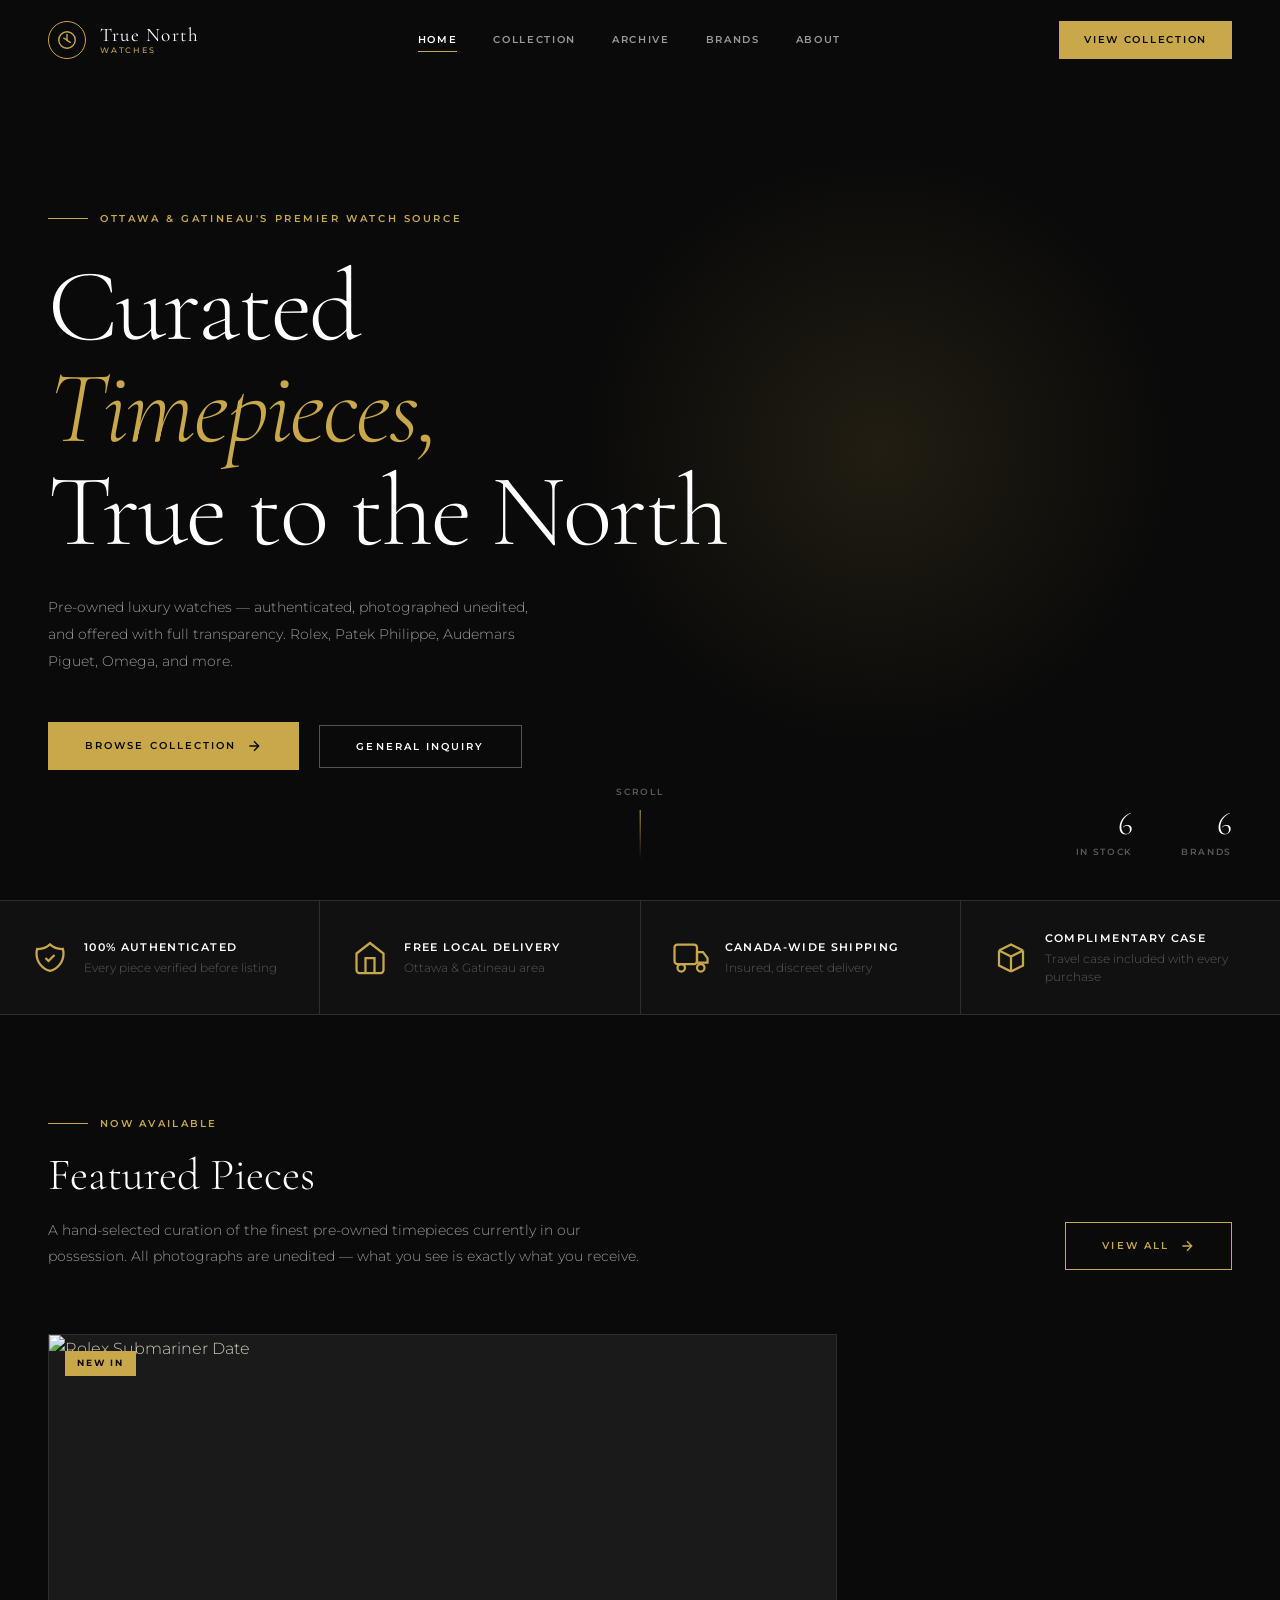
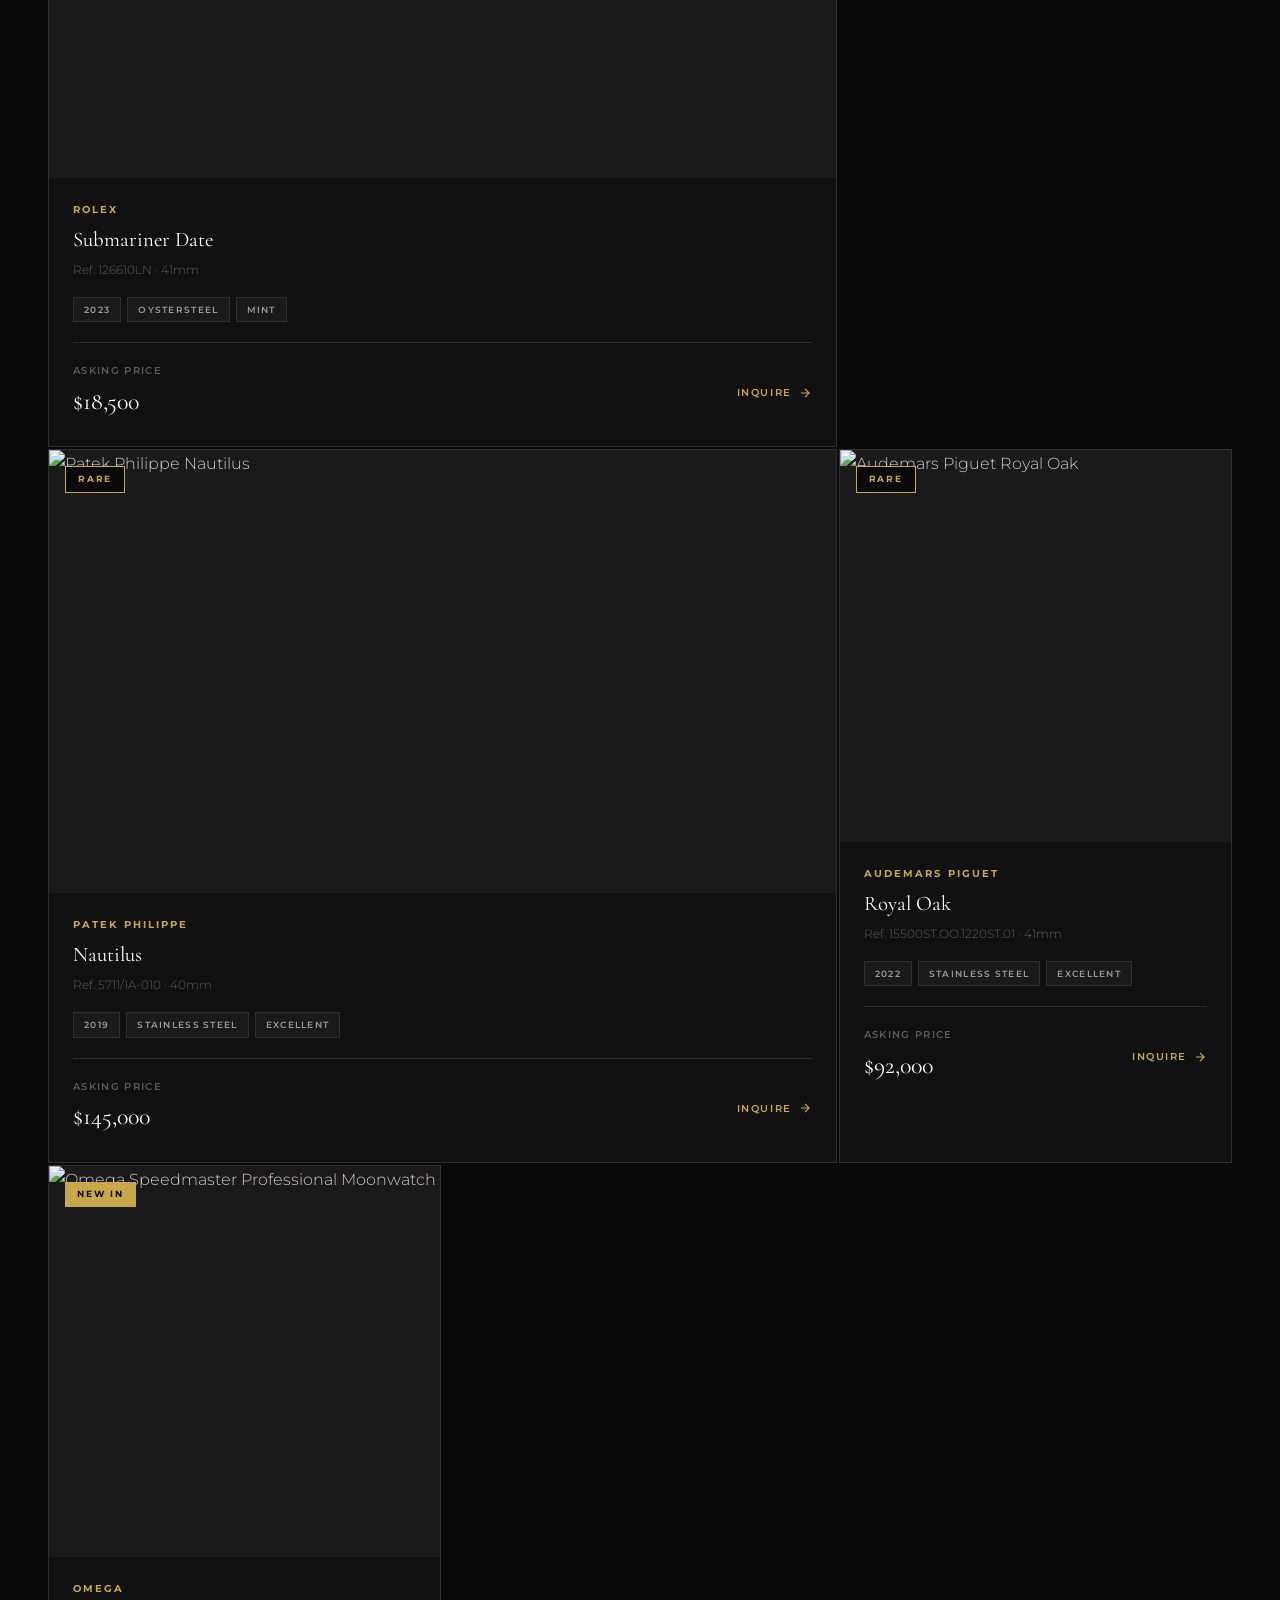
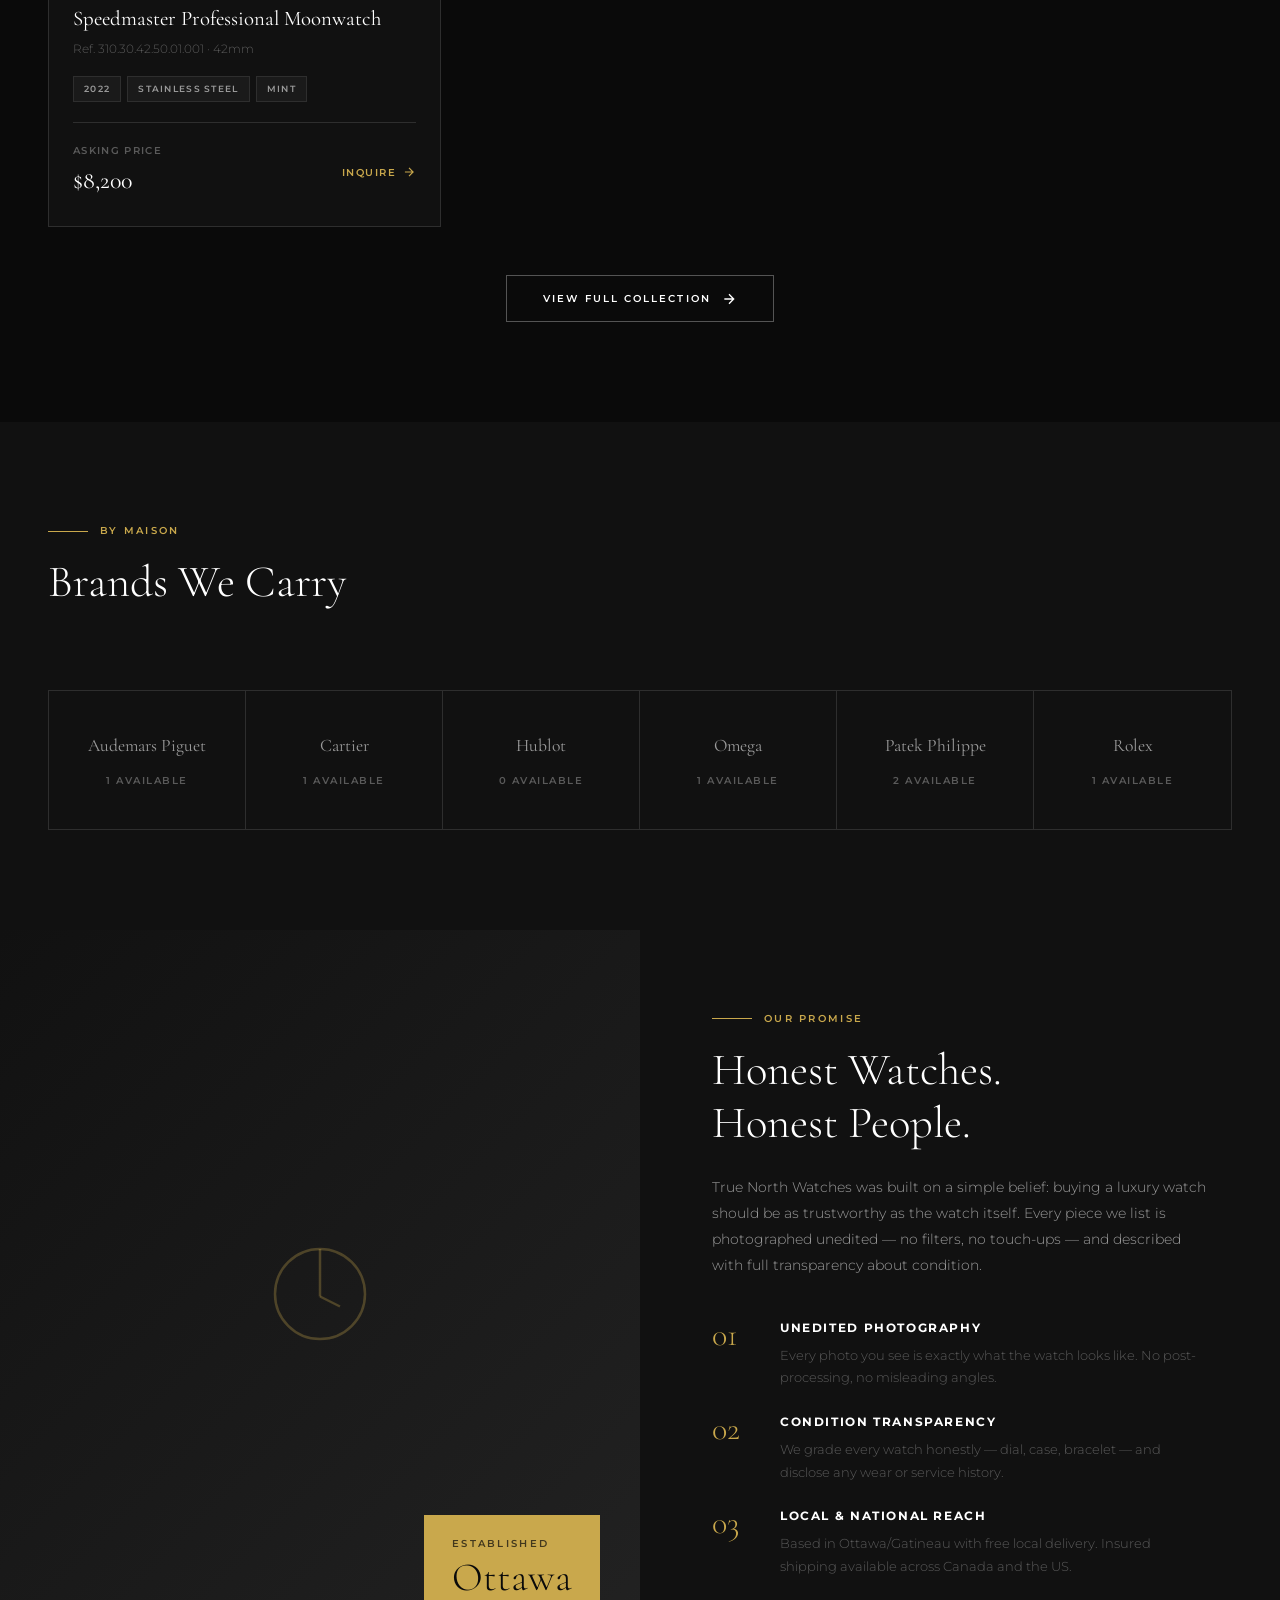
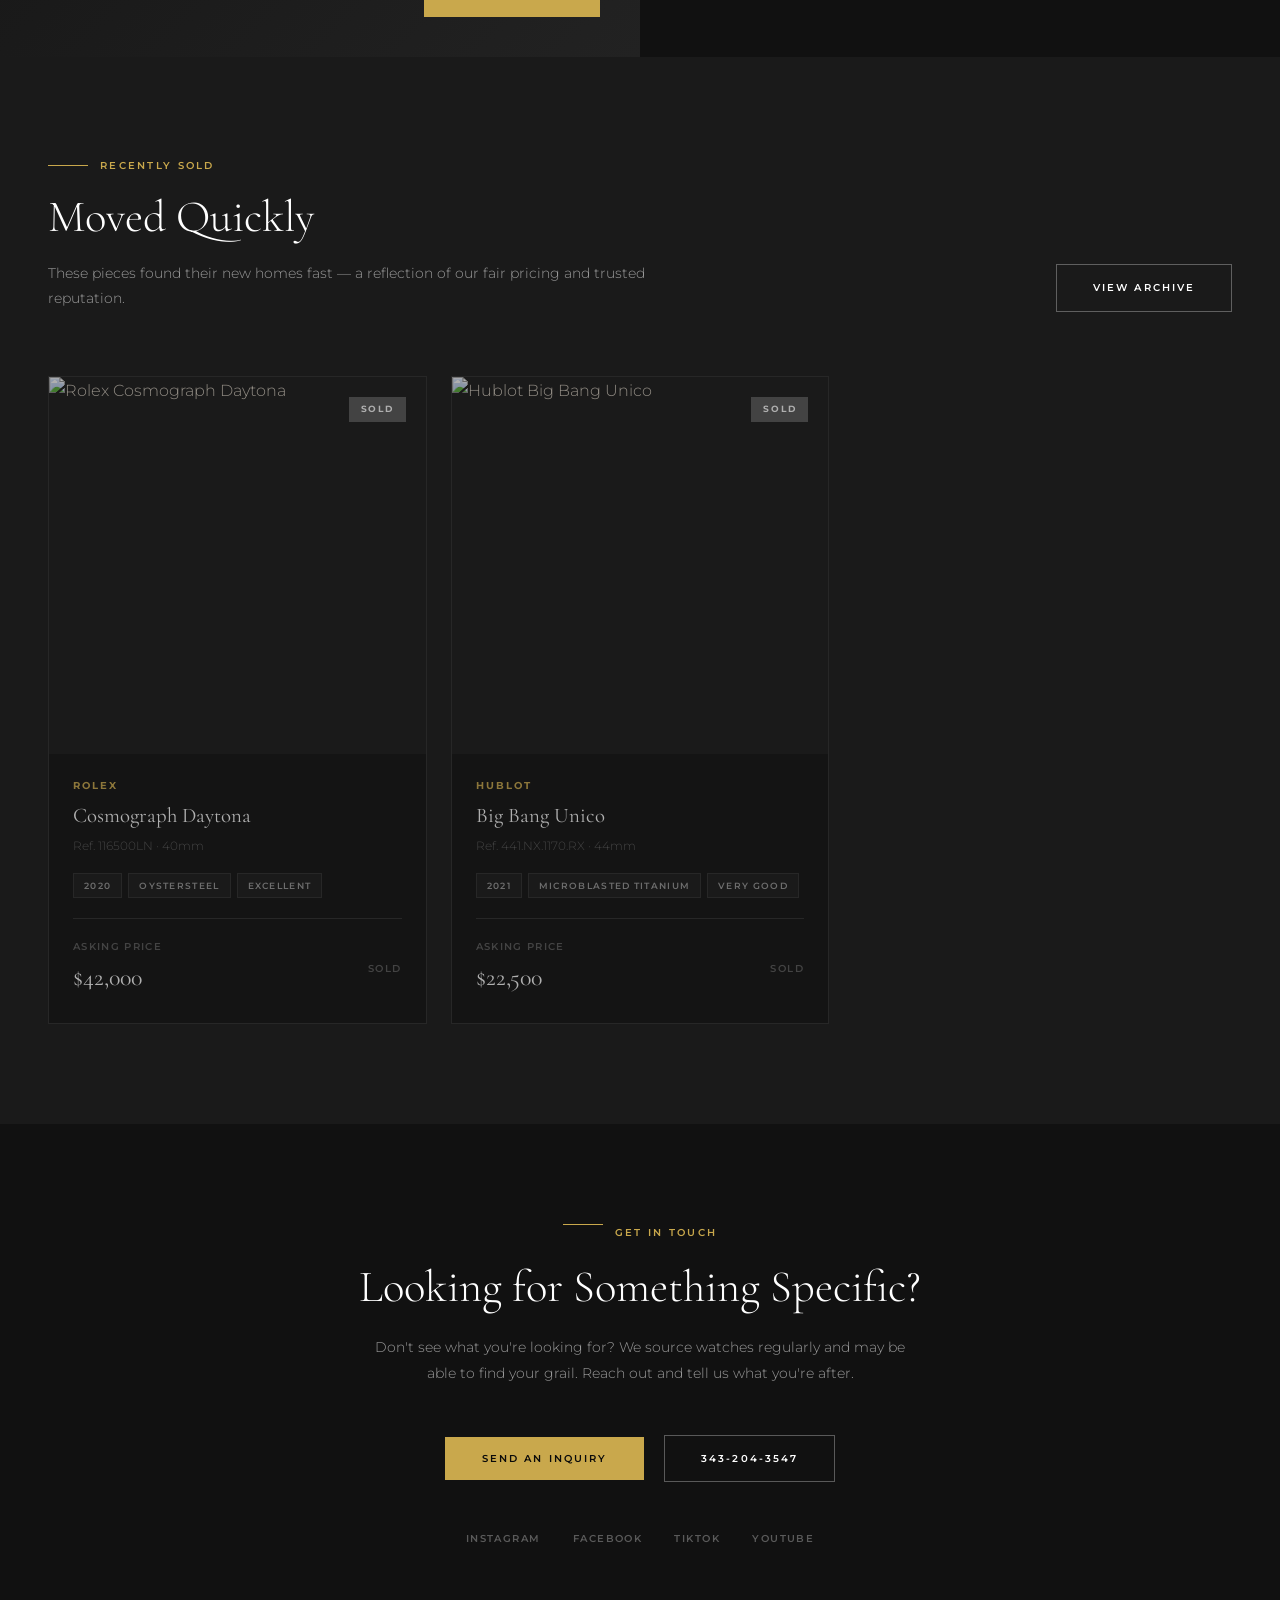
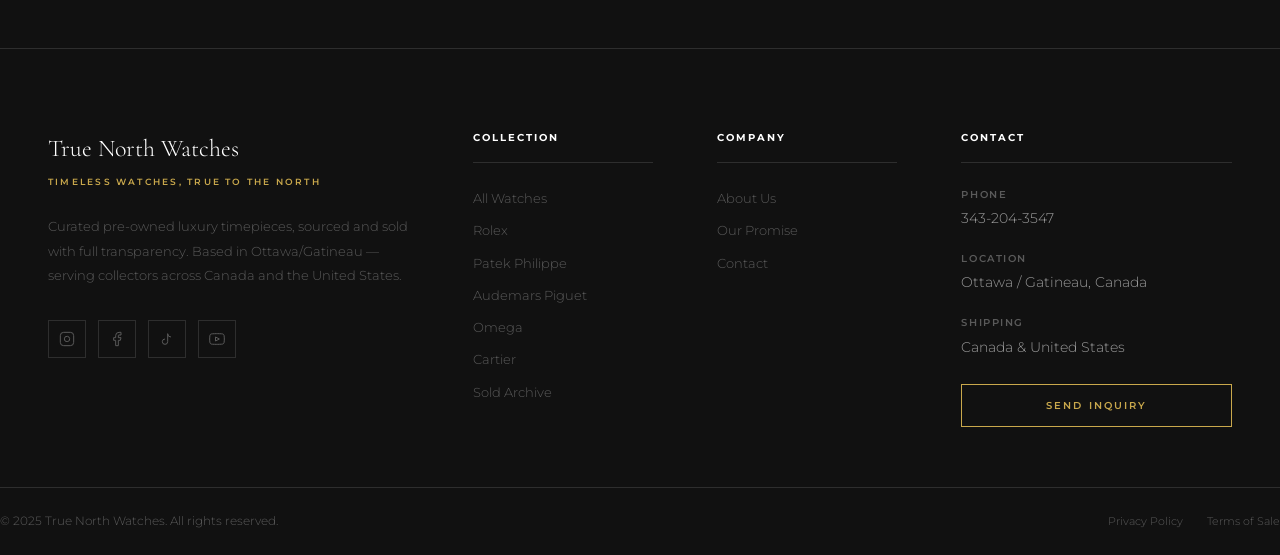
==== index.html @ 31f8d248 "Redesign True North Watches — full luxury e-commerce site Complete front-end redesign replacing Goog" ====
<!DOCTYPE html>
<html lang="en">
<head>
  <meta charset="UTF-8">
  <meta name="viewport" content="width=device-width, initial-scale=1.0">
  <meta name="description" content="True North Watches — Curated pre-owned luxury timepieces. Rolex, Patek Philippe, Audemars Piguet, Omega and more. Serving Ottawa, Gatineau and all of Canada.">
  <title>True North Watches — Timeless Watches, True to the North</title>
  <link rel="preconnect" href="https://fonts.googleapis.com">
  <link rel="preconnect" href="https://fonts.gstatic.com" crossorigin>
  <link href="https://fonts.googleapis.com/css2?family=Cormorant+Garamond:ital,wght@0,300;0,400;0,500;1,300;1,400&family=Montserrat:wght@300;400;500;600;700&display=swap" rel="stylesheet">
  <link rel="stylesheet" href="css/style.css">
</head>
<body>

  <!-- ===================== NAVIGATION ===================== -->
  <nav class="nav" id="nav">
    <div class="nav__inner">
      <a href="index.html" class="nav__logo">
        <div class="nav__logo-icon">
          <svg viewBox="0 0 24 24" fill="none" stroke-width="1.5" stroke-linecap="round" stroke-linejoin="round">
            <circle cx="12" cy="12" r="9"/>
            <line x1="12" y1="6" x2="12" y2="12.5"/>
            <line x1="12" y1="12.5" x2="15.5" y2="14.5"/>
            <line x1="12" y1="12" x2="8.5" y2="10"/>
          </svg>
        </div>
        <div class="nav__logo-text">
          <span class="nav__logo-name">True North</span>
          <span class="nav__logo-tagline">Watches</span>
        </div>
      </a>

      <div class="nav__links">
        <a href="index.html" class="nav__link active">Home</a>
        <a href="watches.html" class="nav__link">Collection</a>
        <a href="sold.html" class="nav__link">Archive</a>
        <a href="#brands" class="nav__link">Brands</a>
        <a href="#about" class="nav__link">About</a>
      </div>

      <div class="nav__actions">
        <a href="watches.html" class="nav__cta">View Collection</a>
        <button class="nav__hamburger" id="hamburger" aria-label="Menu">
          <span></span><span></span><span></span>
        </button>
      </div>
    </div>
  </nav>

  <!-- Mobile Menu -->
  <div class="nav__mobile" id="mobile-menu">
    <a href="index.html" class="nav__mobile-link">Home</a>
    <a href="watches.html" class="nav__mobile-link">Collection</a>
    <a href="sold.html" class="nav__mobile-link">Archive</a>
    <a href="#brands" class="nav__mobile-link">Brands</a>
    <a href="#about" class="nav__mobile-link">About</a>
    <a href="#contact" class="nav__mobile-link">Contact</a>
  </div>

  <!-- ===================== HERO ===================== -->
  <section class="hero">
    <div class="hero__bg"></div>
    <div class="hero__orb"></div>

    <div class="hero__content">
      <div class="hero__eyebrow">
        <span class="gold-line"></span>
        <span class="hero__eyebrow-text">Ottawa &amp; Gatineau's Premier Watch Source</span>
      </div>
      <h1 class="hero__title">
        Curated<br>
        <em>Timepieces,</em><br>
        True to the North
      </h1>
      <p class="hero__subtitle">
        Pre-owned luxury watches — authenticated, photographed unedited, and offered with full transparency. Rolex, Patek Philippe, Audemars Piguet, Omega, and more.
      </p>
      <div class="hero__actions">
        <a href="watches.html" class="btn btn-primary">
          Browse Collection
          <svg viewBox="0 0 24 24" fill="none" stroke="currentColor" stroke-width="2">
            <path d="M5 12h14M12 5l7 7-7 7"/>
          </svg>
        </a>
        <button class="btn btn-outline" onclick="openInquiry('general')">General Inquiry</button>
      </div>
    </div>

    <div class="hero__stats">
      <div class="hero__stat">
        <div class="hero__stat-number" id="stat-available">—</div>
        <div class="hero__stat-label">In Stock</div>
      </div>
      <div class="hero__stat">
        <div class="hero__stat-number" id="stat-brands">—</div>
        <div class="hero__stat-label">Brands</div>
      </div>
    </div>

    <div class="hero__scroll">
      <span class="hero__scroll-text">Scroll</span>
      <div class="hero__scroll-line"></div>
    </div>
  </section>

  <!-- ===================== TRUST BAR ===================== -->
  <div class="trust-bar">
    <div class="trust-bar__inner">
      <div class="trust-item">
        <svg class="trust-item__icon" viewBox="0 0 24 24" fill="none" stroke="currentColor" stroke-width="1.5">
          <path d="M9 12l2 2 4-4m5.618-4.016A11.955 11.955 0 0112 2.944a11.955 11.955 0 01-8.618 3.04A12.02 12.02 0 003 9c0 5.591 3.824 10.29 9 11.622 5.176-1.332 9-6.03 9-11.622 0-1.042-.133-2.052-.382-3.016z"/>
        </svg>
        <div class="trust-item__text">
          <span class="trust-item__label">100% Authenticated</span>
          <span class="trust-item__desc">Every piece verified before listing</span>
        </div>
      </div>
      <div class="trust-item">
        <svg class="trust-item__icon" viewBox="0 0 24 24" fill="none" stroke="currentColor" stroke-width="1.5">
          <path d="M3 9l9-7 9 7v11a2 2 0 01-2 2H5a2 2 0 01-2-2V9z"/><path d="M9 22V12h6v10"/>
        </svg>
        <div class="trust-item__text">
          <span class="trust-item__label">Free Local Delivery</span>
          <span class="trust-item__desc">Ottawa &amp; Gatineau area</span>
        </div>
      </div>
      <div class="trust-item">
        <svg class="trust-item__icon" viewBox="0 0 24 24" fill="none" stroke="currentColor" stroke-width="1.5">
          <rect x="1" y="3" width="15" height="13" rx="2"/><path d="M16 8h4l3 4v3h-7V8z"/><circle cx="5.5" cy="18.5" r="2.5"/><circle cx="18.5" cy="18.5" r="2.5"/>
        </svg>
        <div class="trust-item__text">
          <span class="trust-item__label">Canada-Wide Shipping</span>
          <span class="trust-item__desc">Insured, discreet delivery</span>
        </div>
      </div>
      <div class="trust-item">
        <svg class="trust-item__icon" viewBox="0 0 24 24" fill="none" stroke="currentColor" stroke-width="1.5">
          <path d="M20 7l-8-4-8 4m16 0l-8 4m8-4v10l-8 4m0-10L4 7m8 4v10M4 7v10l8 4"/>
        </svg>
        <div class="trust-item__text">
          <span class="trust-item__label">Complimentary Case</span>
          <span class="trust-item__desc">Travel case included with every purchase</span>
        </div>
      </div>
    </div>
  </div>

  <!-- ===================== FEATURED COLLECTION ===================== -->
  <section class="section" id="collection">
    <div class="container">
      <div class="section__header reveal">
        <div class="section__header-left">
          <div class="section__eyebrow">
            <span class="gold-line"></span>
            <span class="t-label gold">Now Available</span>
          </div>
          <h2 class="section__title">Featured Pieces</h2>
          <p class="section__desc">A hand-selected curation of the finest pre-owned timepieces currently in our possession. All photographs are unedited — what you see is exactly what you receive.</p>
        </div>
        <a href="watches.html" class="btn btn-gold-outline reveal reveal-delay-2">
          View All
          <svg viewBox="0 0 24 24" fill="none" stroke="currentColor" stroke-width="2">
            <path d="M5 12h14M12 5l7 7-7 7"/>
          </svg>
        </a>
      </div>

      <!-- Featured grid populated by JS -->
      <div class="watch-grid" id="featured-grid">
        <!-- Loading state -->
        <div style="grid-column:1/-1; padding:60px; text-align:center; color:var(--muted);">
          <span class="t-label">Loading collection…</span>
        </div>
      </div>

      <div class="text-center mt-48 reveal">
        <a href="watches.html" class="btn btn-outline">
          View Full Collection
          <svg viewBox="0 0 24 24" fill="none" stroke="currentColor" stroke-width="2">
            <path d="M5 12h14M12 5l7 7-7 7"/>
          </svg>
        </a>
      </div>
    </div>
  </section>

  <!-- ===================== BRANDS ===================== -->
  <section class="section section--dark" id="brands">
    <div class="container">
      <div class="section__header reveal">
        <div class="section__header-left">
          <div class="section__eyebrow">
            <span class="gold-line"></span>
            <span class="t-label gold">By Maison</span>
          </div>
          <h2 class="section__title">Brands We Carry</h2>
        </div>
      </div>
      <div class="brands reveal" id="brands-grid">
        <!-- Populated by JS -->
      </div>
    </div>
  </section>

  <!-- ===================== ABOUT / STORY ===================== -->
  <section class="story" id="about">
    <div class="story__visual">
      <img src="assets/story-bg.jpg" alt="Watch close-up" style="width:100%;height:100%;object-fit:cover;">
      <!-- Fallback gradient if no image -->
      <div style="position:absolute;inset:0;background:linear-gradient(135deg,#111 0%,#222 100%);display:flex;align-items:center;justify-content:center;">
        <svg width="120" height="120" viewBox="0 0 24 24" fill="none" stroke="rgba(201,168,76,0.3)" stroke-width="0.5">
          <circle cx="12" cy="12" r="9"/><line x1="12" y1="3" x2="12" y2="12.5"/><line x1="12" y1="12.5" x2="16" y2="14.5"/>
        </svg>
      </div>
      <div class="story__visual-accent">
        <div class="t-label" style="margin-bottom:4px; color:var(--black); opacity:0.7;">Established</div>
        <div style="font-family:var(--font-serif);font-size:2.5rem;font-weight:300;color:var(--black);line-height:1;">Ottawa</div>
      </div>
    </div>

    <div class="story__content">
      <div class="reveal">
        <div class="section__eyebrow">
          <span class="gold-line"></span>
          <span class="t-label gold">Our Promise</span>
        </div>
        <h2 class="section__title mt-16">Honest Watches.<br>Honest People.</h2>
        <p class="section__desc mt-24">
          True North Watches was built on a simple belief: buying a luxury watch should be as trustworthy as the watch itself. Every piece we list is photographed unedited — no filters, no touch-ups — and described with full transparency about condition.
        </p>
      </div>

      <div class="story__points reveal reveal-delay-2">
        <div class="story__point">
          <div class="story__point-num">01</div>
          <div class="story__point-body">
            <div class="story__point-title">Unedited Photography</div>
            <div class="story__point-desc">Every photo you see is exactly what the watch looks like. No post-processing, no misleading angles.</div>
          </div>
        </div>
        <div class="story__point">
          <div class="story__point-num">02</div>
          <div class="story__point-body">
            <div class="story__point-title">Condition Transparency</div>
            <div class="story__point-desc">We grade every watch honestly — dial, case, bracelet — and disclose any wear or service history.</div>
          </div>
        </div>
        <div class="story__point">
          <div class="story__point-num">03</div>
          <div class="story__point-body">
            <div class="story__point-title">Local & National Reach</div>
            <div class="story__point-desc">Based in Ottawa/Gatineau with free local delivery. Insured shipping available across Canada and the US.</div>
          </div>
        </div>
      </div>
    </div>
  </section>

  <!-- ===================== RECENT SALES / SOCIAL PROOF ===================== -->
  <section class="section section--mid" id="recent">
    <div class="container">
      <div class="section__header reveal">
        <div class="section__header-left">
          <div class="section__eyebrow">
            <span class="gold-line"></span>
            <span class="t-label gold">Recently Sold</span>
          </div>
          <h2 class="section__title">Moved Quickly</h2>
          <p class="section__desc">These pieces found their new homes fast — a reflection of our fair pricing and trusted reputation.</p>
        </div>
        <a href="sold.html" class="btn btn-outline reveal reveal-delay-2">View Archive</a>
      </div>

      <div class="watch-grid watch-grid--tight" id="sold-preview-grid">
        <!-- Populated by JS -->
      </div>
    </div>
  </section>

  <!-- ===================== CONTACT CTA ===================== -->
  <section class="section section--dark" id="contact">
    <div class="container text-center">
      <div class="reveal">
        <div style="display:flex;justify-content:center;margin-bottom:20px;">
          <span class="gold-line"></span>
          <span class="t-label gold">Get in Touch</span>
        </div>
        <h2 class="section__title" style="margin:0 auto 20px;">Looking for Something Specific?</h2>
        <p class="section__desc" style="max-width:540px;margin:0 auto 48px;">
          Don't see what you're looking for? We source watches regularly and may be able to find your grail. Reach out and tell us what you're after.
        </p>
        <div style="display:flex;align-items:center;justify-content:center;gap:20px;flex-wrap:wrap;">
          <button class="btn btn-primary" onclick="openInquiry('general')">Send an Inquiry</button>
          <a href="tel:3432043547" class="btn btn-outline">343-204-3547</a>
        </div>
        <div style="margin-top:48px;display:flex;align-items:center;justify-content:center;gap:32px;flex-wrap:wrap;">
          <a href="https://instagram.com/truenorthwatches" target="_blank" rel="noopener" class="t-label" style="color:var(--muted);letter-spacing:0.14em;transition:color 0.3s" onmouseover="this.style.color='var(--gold)'" onmouseout="this.style.color='var(--muted)'">Instagram</a>
          <a href="https://facebook.com/truenorthwatches" target="_blank" rel="noopener" class="t-label" style="color:var(--muted);letter-spacing:0.14em;transition:color 0.3s" onmouseover="this.style.color='var(--gold)'" onmouseout="this.style.color='var(--muted)'">Facebook</a>
          <a href="https://tiktok.com/@truenorthwatches" target="_blank" rel="noopener" class="t-label" style="color:var(--muted);letter-spacing:0.14em;transition:color 0.3s" onmouseover="this.style.color='var(--gold)'" onmouseout="this.style.color='var(--muted)'">TikTok</a>
          <a href="https://youtube.com/@truenorthwatches" target="_blank" rel="noopener" class="t-label" style="color:var(--muted);letter-spacing:0.14em;transition:color 0.3s" onmouseover="this.style.color='var(--gold)'" onmouseout="this.style.color='var(--muted)'">YouTube</a>
        </div>
      </div>
    </div>
  </section>

  <!-- ===================== FOOTER ===================== -->
  <footer class="footer">
    <div class="footer__top">
      <div class="container">
        <div class="footer__grid">
          <div>
            <div class="footer__brand-name">True North Watches</div>
            <div class="footer__brand-tagline">Timeless Watches, True to the North</div>
            <p class="footer__about">Curated pre-owned luxury timepieces, sourced and sold with full transparency. Based in Ottawa/Gatineau — serving collectors across Canada and the United States.</p>
            <div class="footer__social">
              <a href="https://instagram.com/truenorthwatches" class="footer__social-link" target="_blank" rel="noopener" aria-label="Instagram">
                <svg viewBox="0 0 24 24" fill="none" stroke="currentColor" stroke-width="1.5"><rect x="2" y="2" width="20" height="20" rx="5"/><path d="M16 11.37A4 4 0 1112.63 8 4 4 0 0116 11.37z"/><line x1="17.5" y1="6.5" x2="17.51" y2="6.5"/></svg>
              </a>
              <a href="https://facebook.com/truenorthwatches" class="footer__social-link" target="_blank" rel="noopener" aria-label="Facebook">
                <svg viewBox="0 0 24 24" fill="none" stroke="currentColor" stroke-width="1.5"><path d="M18 2h-3a5 5 0 00-5 5v3H7v4h3v8h4v-8h3l1-4h-4V7a1 1 0 011-1h3z"/></svg>
              </a>
              <a href="https://tiktok.com/@truenorthwatches" class="footer__social-link" target="_blank" rel="noopener" aria-label="TikTok">
                <svg viewBox="0 0 24 24" fill="none" stroke="currentColor" stroke-width="1.5"><path d="M9 12a4 4 0 104 4V4a5 5 0 005 5"/></svg>
              </a>
              <a href="https://youtube.com/@truenorthwatches" class="footer__social-link" target="_blank" rel="noopener" aria-label="YouTube">
                <svg viewBox="0 0 24 24" fill="none" stroke="currentColor" stroke-width="1.5"><path d="M22.54 6.42a2.78 2.78 0 00-1.95-1.96C18.88 4 12 4 12 4s-6.88 0-8.59.46a2.78 2.78 0 00-1.95 1.96A29 29 0 001 12a29 29 0 00.46 5.58A2.78 2.78 0 003.41 19.6C5.12 20 12 20 12 20s6.88 0 8.59-.46a2.78 2.78 0 001.95-1.95A29 29 0 0023 12a29 29 0 00-.46-5.58z"/><polygon points="9.75 15.02 15.5 12 9.75 8.98 9.75 15.02"/></svg>
              </a>
            </div>
          </div>

          <div>
            <div class="footer__col-title">Collection</div>
            <div class="footer__links">
              <a href="watches.html" class="footer__link">All Watches</a>
              <a href="watches.html?brand=Rolex" class="footer__link">Rolex</a>
              <a href="watches.html?brand=Patek+Philippe" class="footer__link">Patek Philippe</a>
              <a href="watches.html?brand=Audemars+Piguet" class="footer__link">Audemars Piguet</a>
              <a href="watches.html?brand=Omega" class="footer__link">Omega</a>
              <a href="watches.html?brand=Cartier" class="footer__link">Cartier</a>
              <a href="sold.html" class="footer__link">Sold Archive</a>
            </div>
          </div>

          <div>
            <div class="footer__col-title">Company</div>
            <div class="footer__links">
              <a href="#about" class="footer__link">About Us</a>
              <a href="#about" class="footer__link">Our Promise</a>
              <a href="#contact" class="footer__link">Contact</a>
            </div>
          </div>

          <div>
            <div class="footer__col-title">Contact</div>
            <div class="footer__contact-item">
              <span class="footer__contact-label">Phone</span>
              <div class="footer__contact-value"><a href="tel:3432043547">343-204-3547</a></div>
            </div>
            <div class="footer__contact-item">
              <span class="footer__contact-label">Location</span>
              <div class="footer__contact-value">Ottawa / Gatineau, Canada</div>
            </div>
            <div class="footer__contact-item">
              <span class="footer__contact-label">Shipping</span>
              <div class="footer__contact-value">Canada &amp; United States</div>
            </div>
            <div class="mt-24">
              <button class="btn btn-gold-outline" style="width:100%;justify-content:center;" onclick="openInquiry('general')">
                Send Inquiry
              </button>
            </div>
          </div>
        </div>
      </div>
    </div>

    <div class="footer__bottom container">
      <span class="footer__copy">&copy; 2025 True North Watches. All rights reserved.</span>
      <div class="footer__legal">
        <a href="#" class="footer__legal-link">Privacy Policy</a>
        <a href="#" class="footer__legal-link">Terms of Sale</a>
      </div>
    </div>
  </footer>

  <!-- ===================== INQUIRY MODAL ===================== -->
  <div class="modal-overlay" id="inquiry-modal">
    <div class="modal">
      <button class="modal__close" onclick="closeInquiry()" aria-label="Close">&times;</button>
      <div class="modal__eyebrow">
        <span class="gold-line"></span>
        <span class="t-label gold">Get in Touch</span>
      </div>
      <h2 class="modal__title">Inquire About This Watch</h2>
      <p class="modal__watch-name" id="modal-watch-name">General Inquiry</p>

      <form id="inquiry-form" novalidate>
        <input type="hidden" name="watch" id="modal-watch-field">
        <div style="display:grid;grid-template-columns:1fr 1fr;gap:16px;">
          <div class="form-group">
            <label class="form-label" for="inq-name">Your Name</label>
            <input class="form-input" type="text" id="inq-name" name="name" placeholder="John Smith" required>
          </div>
          <div class="form-group">
            <label class="form-label" for="inq-phone">Phone</label>
            <input class="form-input" type="tel" id="inq-phone" name="phone" placeholder="+1 (613) 000-0000">
          </div>
        </div>
        <div class="form-group">
          <label class="form-label" for="inq-email">Email Address</label>
          <input class="form-input" type="email" id="inq-email" name="email" placeholder="john@example.com" required>
        </div>
        <div class="form-group">
          <label class="form-label" for="inq-message">Message</label>
          <textarea class="form-textarea" id="inq-message" name="message" placeholder="I'm interested in this watch. Please let me know availability and any additional details..."></textarea>
        </div>
        <button type="submit" class="btn btn-primary" style="width:100%;justify-content:center;padding:16px;">
          Send Inquiry
          <svg viewBox="0 0 24 24" fill="none" stroke="currentColor" stroke-width="2" style="width:16px;height:16px;">
            <path d="M22 2L11 13M22 2L15 22 11 13 2 9l20-7z"/>
          </svg>
        </button>
        <p style="font-size:0.72rem;color:var(--muted);text-align:center;margin-top:16px;">We typically respond within a few hours. You can also call us directly at <a href="tel:3432043547" style="color:var(--gold);">343-204-3547</a>.</p>
      </form>
    </div>
  </div>

  <script src="js/inventory.js"></script>
  <script src="js/main.js"></script>
  <script>
    // Populate stats
    document.getElementById("stat-available").textContent = AVAILABLE_WATCHES.length;
    document.getElementById("stat-brands").textContent = BRANDS.length;

    // Render featured + recently available (up to 4 cards)
    const homeWatches = AVAILABLE_WATCHES.slice(0, 4);
    renderWatchGrid("featured-grid", homeWatches);

    // Render sold preview (up to 3)
    renderWatchGrid("sold-preview-grid", SOLD_WATCHES.slice(0, 3), { compact: true });

    // Brands grid
    const brandsGrid = document.getElementById("brands-grid");
    if (brandsGrid) {
      brandsGrid.innerHTML = BRANDS.map(brand => {
        const count = getBrandCount(brand, "available");
        return `
          <a href="watches.html?brand=${encodeURIComponent(brand)}" class="brand-item">
            <div class="brand-item__name">${brand}</div>
            <div class="brand-item__count">${count} Available</div>
          </a>`;
      }).join("");
    }
  </script>
</body>
</html>
---- css/style.css ----
/* ============================================================
   TRUE NORTH WATCHES — Core Design System
   Inspired by Patek Philippe, Rolex, Omega, Richard Mille
   ============================================================ */

/* --- Variables --- */
:root {
  --black:       #0a0a0a;
  --charcoal:    #111111;
  --dark:        #1a1a1a;
  --mid:         #2a2a2a;
  --border:      #2e2e2e;
  --muted:       #5a5a5a;
  --silver:      #9a9a9a;
  --light:       #d0c8bc;
  --cream:       #f2ede6;
  --white:       #ffffff;
  --gold:        #c9a84c;
  --gold-light:  #e8c97a;
  --gold-dark:   #9d7b2f;
  --gold-faint:  rgba(201,168,76,0.08);

  --font-serif:  'Cormorant Garamond', 'Garamond', Georgia, serif;
  --font-sans:   'Montserrat', 'Helvetica Neue', Arial, sans-serif;

  --transition:  0.35s cubic-bezier(0.4, 0, 0.2, 1);
  --radius:      2px;
  --radius-lg:   4px;

  --nav-h:       80px;
  --section-pad: 100px;
}

/* --- Reset & Base --- */
*, *::before, *::after { box-sizing: border-box; margin: 0; padding: 0; }

html { scroll-behavior: smooth; font-size: 16px; }

body {
  background: var(--black);
  color: var(--light);
  font-family: var(--font-sans);
  font-weight: 300;
  line-height: 1.7;
  -webkit-font-smoothing: antialiased;
  overflow-x: hidden;
}

img { display: block; max-width: 100%; height: auto; }
a { color: inherit; text-decoration: none; }
button { cursor: pointer; border: none; background: none; font-family: inherit; }
ul, ol { list-style: none; }

/* --- Typography Scale --- */
.t-display {
  font-family: var(--font-serif);
  font-size: clamp(3rem, 7vw, 7rem);
  font-weight: 300;
  line-height: 1.05;
  letter-spacing: -0.02em;
}

.t-headline {
  font-family: var(--font-serif);
  font-size: clamp(2rem, 4vw, 3.5rem);
  font-weight: 300;
  line-height: 1.15;
  letter-spacing: -0.01em;
}

.t-title {
  font-family: var(--font-serif);
  font-size: clamp(1.4rem, 2.5vw, 2rem);
  font-weight: 400;
  line-height: 1.3;
}

.t-label {
  font-family: var(--font-sans);
  font-size: 0.65rem;
  font-weight: 600;
  letter-spacing: 0.22em;
  text-transform: uppercase;
}

.t-body {
  font-family: var(--font-sans);
  font-size: 0.88rem;
  font-weight: 300;
  line-height: 1.8;
}

/* --- Gold Accent --- */
.gold { color: var(--gold); }
.gold-line {
  display: inline-block;
  width: 40px;
  height: 1px;
  background: var(--gold);
  vertical-align: middle;
  margin-right: 12px;
}

/* --- Dividers --- */
.divider {
  border: none;
  border-top: 1px solid var(--border);
  margin: 0;
}

/* --- Container --- */
.container {
  width: 100%;
  max-width: 1400px;
  margin: 0 auto;
  padding: 0 48px;
}

@media (max-width: 768px) {
  .container { padding: 0 24px; }
}

/* --- Buttons --- */
.btn {
  display: inline-flex;
  align-items: center;
  gap: 10px;
  padding: 14px 36px;
  font-family: var(--font-sans);
  font-size: 0.65rem;
  font-weight: 600;
  letter-spacing: 0.2em;
  text-transform: uppercase;
  transition: var(--transition);
  position: relative;
  overflow: hidden;
}

.btn-primary {
  background: var(--gold);
  color: var(--black);
  border: 1px solid var(--gold);
}
.btn-primary:hover {
  background: var(--gold-light);
  border-color: var(--gold-light);
}

.btn-outline {
  background: transparent;
  color: var(--white);
  border: 1px solid rgba(255,255,255,0.3);
}
.btn-outline:hover {
  border-color: var(--gold);
  color: var(--gold);
}

.btn-gold-outline {
  background: transparent;
  color: var(--gold);
  border: 1px solid var(--gold);
}
.btn-gold-outline:hover {
  background: var(--gold);
  color: var(--black);
}

.btn svg { width: 16px; height: 16px; flex-shrink: 0; }

/* === NAVIGATION === */
.nav {
  position: fixed;
  top: 0; left: 0; right: 0;
  z-index: 1000;
  height: var(--nav-h);
  display: flex;
  align-items: center;
  transition: background var(--transition), border-color var(--transition);
}

.nav.scrolled {
  background: rgba(10,10,10,0.96);
  backdrop-filter: blur(12px);
  border-bottom: 1px solid var(--border);
}

.nav__inner {
  width: 100%;
  max-width: 1400px;
  margin: 0 auto;
  padding: 0 48px;
  display: flex;
  align-items: center;
  justify-content: space-between;
  gap: 32px;
}

.nav__logo {
  display: flex;
  align-items: center;
  gap: 14px;
  flex-shrink: 0;
}

.nav__logo-icon {
  width: 38px;
  height: 38px;
  border: 1.5px solid var(--gold);
  border-radius: 50%;
  display: flex;
  align-items: center;
  justify-content: center;
  position: relative;
}

.nav__logo-icon svg {
  width: 22px;
  height: 22px;
  stroke: var(--gold);
}

.nav__logo-text {
  display: flex;
  flex-direction: column;
  gap: 1px;
}

.nav__logo-name {
  font-family: var(--font-serif);
  font-size: 1.2rem;
  font-weight: 400;
  letter-spacing: 0.08em;
  color: var(--white);
  line-height: 1;
}

.nav__logo-tagline {
  font-size: 0.52rem;
  font-weight: 500;
  letter-spacing: 0.22em;
  text-transform: uppercase;
  color: var(--gold);
  line-height: 1;
}

.nav__links {
  display: flex;
  align-items: center;
  gap: 36px;
}

.nav__link {
  font-size: 0.65rem;
  font-weight: 600;
  letter-spacing: 0.16em;
  text-transform: uppercase;
  color: var(--silver);
  transition: color var(--transition);
  position: relative;
}

.nav__link::after {
  content: '';
  position: absolute;
  bottom: -3px;
  left: 0; right: 0;
  height: 1px;
  background: var(--gold);
  transform: scaleX(0);
  transform-origin: left;
  transition: transform var(--transition);
}

.nav__link:hover,
.nav__link.active {
  color: var(--white);
}

.nav__link:hover::after,
.nav__link.active::after {
  transform: scaleX(1);
}

.nav__actions {
  display: flex;
  align-items: center;
  gap: 16px;
  flex-shrink: 0;
}

.nav__cta {
  padding: 10px 24px;
  font-size: 0.6rem;
  font-weight: 600;
  letter-spacing: 0.18em;
  text-transform: uppercase;
  background: var(--gold);
  color: var(--black);
  border: 1px solid var(--gold);
  transition: var(--transition);
}

.nav__cta:hover {
  background: var(--gold-light);
  border-color: var(--gold-light);
}

.nav__hamburger {
  display: none;
  flex-direction: column;
  gap: 5px;
  width: 24px;
  padding: 4px 0;
}

.nav__hamburger span {
  display: block;
  height: 1px;
  background: var(--white);
  transition: var(--transition);
}

.nav__hamburger.open span:nth-child(1) { transform: translateY(6px) rotate(45deg); }
.nav__hamburger.open span:nth-child(2) { opacity: 0; }
.nav__hamburger.open span:nth-child(3) { transform: translateY(-6px) rotate(-45deg); }

.nav__mobile {
  display: none;
  position: fixed;
  top: var(--nav-h);
  left: 0; right: 0;
  background: var(--charcoal);
  border-bottom: 1px solid var(--border);
  padding: 32px 48px;
  flex-direction: column;
  gap: 8px;
  z-index: 999;
}

.nav__mobile.open { display: flex; }

.nav__mobile-link {
  font-size: 0.7rem;
  font-weight: 600;
  letter-spacing: 0.18em;
  text-transform: uppercase;
  color: var(--silver);
  padding: 12px 0;
  border-bottom: 1px solid var(--border);
  transition: color var(--transition);
}

.nav__mobile-link:hover { color: var(--gold); }

@media (max-width: 1024px) {
  .nav__links { display: none; }
  .nav__hamburger { display: flex; }
  .nav__inner { padding: 0 24px; }
}

/* === HERO === */
.hero {
  position: relative;
  height: 100vh;
  min-height: 700px;
  display: flex;
  align-items: center;
  overflow: hidden;
}

.hero__bg {
  position: absolute;
  inset: 0;
  background:
    linear-gradient(135deg, rgba(10,10,10,0.92) 0%, rgba(10,10,10,0.5) 60%, rgba(10,10,10,0.85) 100%),
    url('assets/hero-bg.jpg') center/cover no-repeat;
}

/* Animated gradient orb */
.hero__orb {
  position: absolute;
  width: 600px;
  height: 600px;
  border-radius: 50%;
  background: radial-gradient(circle, rgba(201,168,76,0.12) 0%, transparent 70%);
  top: 50%;
  right: 8%;
  transform: translateY(-50%);
  animation: orb-pulse 6s ease-in-out infinite;
}

@keyframes orb-pulse {
  0%, 100% { opacity: 0.6; transform: translateY(-50%) scale(1); }
  50% { opacity: 1; transform: translateY(-50%) scale(1.1); }
}

.hero__content {
  position: relative;
  z-index: 2;
  width: 100%;
  max-width: 1400px;
  margin: 0 auto;
  padding: 0 48px;
  padding-top: var(--nav-h);
}

.hero__eyebrow {
  display: flex;
  align-items: center;
  gap: 0;
  margin-bottom: 28px;
  opacity: 0;
  animation: fade-up 0.8s ease forwards 0.3s;
}

.hero__eyebrow-text {
  font-size: 0.62rem;
  font-weight: 600;
  letter-spacing: 0.26em;
  text-transform: uppercase;
  color: var(--gold);
}

.hero__title {
  font-family: var(--font-serif);
  font-size: clamp(3.5rem, 8vw, 8rem);
  font-weight: 300;
  line-height: 1.0;
  letter-spacing: -0.02em;
  color: var(--white);
  margin-bottom: 32px;
  max-width: 800px;
  opacity: 0;
  animation: fade-up 0.9s ease forwards 0.5s;
}

.hero__title em {
  font-style: italic;
  color: var(--gold);
}

.hero__subtitle {
  font-size: 0.88rem;
  font-weight: 300;
  line-height: 1.9;
  color: var(--silver);
  max-width: 480px;
  margin-bottom: 48px;
  opacity: 0;
  animation: fade-up 0.9s ease forwards 0.7s;
}

.hero__actions {
  display: flex;
  align-items: center;
  gap: 20px;
  flex-wrap: wrap;
  opacity: 0;
  animation: fade-up 0.9s ease forwards 0.9s;
}

.hero__scroll {
  position: absolute;
  bottom: 40px;
  left: 50%;
  transform: translateX(-50%);
  display: flex;
  flex-direction: column;
  align-items: center;
  gap: 10px;
  z-index: 2;
  opacity: 0;
  animation: fade-in 1s ease forwards 1.4s;
}

.hero__scroll-text {
  font-size: 0.55rem;
  font-weight: 600;
  letter-spacing: 0.22em;
  text-transform: uppercase;
  color: var(--muted);
}

.hero__scroll-line {
  width: 1px;
  height: 50px;
  background: linear-gradient(to bottom, var(--gold), transparent);
  animation: scroll-line 2s ease-in-out infinite;
}

@keyframes scroll-line {
  0%, 100% { opacity: 0.4; transform: scaleY(1); }
  50% { opacity: 1; transform: scaleY(1.2); }
}

.hero__stats {
  position: absolute;
  bottom: 40px;
  right: 48px;
  display: flex;
  gap: 48px;
  z-index: 2;
  opacity: 0;
  animation: fade-in 1s ease forwards 1.2s;
}

.hero__stat { text-align: right; }

.hero__stat-number {
  font-family: var(--font-serif);
  font-size: 2rem;
  font-weight: 300;
  color: var(--white);
  line-height: 1;
}

.hero__stat-label {
  font-size: 0.58rem;
  font-weight: 600;
  letter-spacing: 0.18em;
  text-transform: uppercase;
  color: var(--muted);
  margin-top: 4px;
}

@keyframes fade-up {
  from { opacity: 0; transform: translateY(30px); }
  to { opacity: 1; transform: translateY(0); }
}

@keyframes fade-in {
  from { opacity: 0; }
  to { opacity: 1; }
}

@media (max-width: 768px) {
  .hero__content { padding: 0 24px; padding-top: var(--nav-h); }
  .hero__stats { display: none; }
}

/* === TRUST BAR === */
.trust-bar {
  background: var(--charcoal);
  border-top: 1px solid var(--border);
  border-bottom: 1px solid var(--border);
  padding: 0;
  overflow: hidden;
}

.trust-bar__inner {
  display: flex;
  align-items: stretch;
}

.trust-item {
  flex: 1;
  display: flex;
  align-items: center;
  gap: 16px;
  padding: 28px 32px;
  border-right: 1px solid var(--border);
  transition: background var(--transition);
}

.trust-item:last-child { border-right: none; }
.trust-item:hover { background: var(--mid); }

.trust-item__icon {
  width: 36px;
  height: 36px;
  color: var(--gold);
  flex-shrink: 0;
}

.trust-item__text { display: flex; flex-direction: column; gap: 2px; }

.trust-item__label {
  font-size: 0.7rem;
  font-weight: 600;
  letter-spacing: 0.12em;
  text-transform: uppercase;
  color: var(--white);
}

.trust-item__desc {
  font-size: 0.75rem;
  color: var(--muted);
  line-height: 1.5;
}

@media (max-width: 900px) {
  .trust-bar__inner { flex-wrap: wrap; }
  .trust-item { flex: 0 0 50%; border-right: 1px solid var(--border); }
  .trust-item:nth-child(2), .trust-item:nth-child(4) { border-right: none; }
}

@media (max-width: 480px) {
  .trust-item { flex: 0 0 100%; border-right: none; }
}

/* === SECTIONS === */
.section { padding: var(--section-pad) 0; }
.section--dark { background: var(--charcoal); }
.section--mid { background: var(--dark); }

.section__header {
  display: flex;
  align-items: flex-end;
  justify-content: space-between;
  margin-bottom: 64px;
  gap: 32px;
}

.section__header-left { max-width: 600px; }

.section__eyebrow {
  display: flex;
  align-items: center;
  margin-bottom: 16px;
}

.section__title {
  font-family: var(--font-serif);
  font-size: clamp(2rem, 3.5vw, 3rem);
  font-weight: 300;
  line-height: 1.2;
  color: var(--white);
  margin-bottom: 16px;
}

.section__desc {
  font-size: 0.85rem;
  color: var(--silver);
  line-height: 1.9;
}

@media (max-width: 768px) {
  .section__header { flex-direction: column; align-items: flex-start; margin-bottom: 40px; }
  .section { padding: 64px 0; }
}

/* === WATCH GRID === */
.watch-grid {
  display: grid;
  grid-template-columns: repeat(auto-fill, minmax(340px, 1fr));
  gap: 2px;
}

.watch-grid--tight {
  grid-template-columns: repeat(auto-fill, minmax(280px, 1fr));
  gap: 24px;
}

/* === WATCH CARD === */
.watch-card {
  position: relative;
  background: var(--charcoal);
  overflow: hidden;
  cursor: pointer;
  transition: transform var(--transition);
  border: 1px solid var(--border);
}

.watch-card:hover { transform: translateY(-4px); }
.watch-card:hover .watch-card__img { transform: scale(1.04); }
.watch-card:hover .watch-card__overlay { opacity: 1; }
.watch-card:hover .watch-card__action { transform: translateY(0); opacity: 1; }

.watch-card--sold { opacity: 0.65; }
.watch-card--sold::after {
  content: 'SOLD';
  position: absolute;
  top: 20px; right: 20px;
  background: var(--muted);
  color: var(--white);
  font-size: 0.55rem;
  font-weight: 700;
  letter-spacing: 0.2em;
  padding: 5px 12px;
  z-index: 3;
}

.watch-card--featured {
  grid-column: span 2;
}

.watch-card__media {
  position: relative;
  aspect-ratio: 1 / 1;
  overflow: hidden;
  background: var(--dark);
}

.watch-card--featured .watch-card__media {
  aspect-ratio: 16 / 9;
}

.watch-card__img {
  width: 100%;
  height: 100%;
  object-fit: cover;
  transition: transform 0.6s cubic-bezier(0.4, 0, 0.2, 1);
}

/* Placeholder for cards without images */
.watch-card__img-placeholder {
  width: 100%;
  height: 100%;
  display: flex;
  flex-direction: column;
  align-items: center;
  justify-content: center;
  background: linear-gradient(135deg, var(--dark) 0%, var(--mid) 100%);
  gap: 12px;
}

.watch-card__img-placeholder svg {
  width: 48px;
  height: 48px;
  stroke: var(--border);
}

.watch-card__img-placeholder span {
  font-size: 0.6rem;
  letter-spacing: 0.2em;
  text-transform: uppercase;
  color: var(--muted);
}

.watch-card__badge {
  position: absolute;
  top: 16px; left: 16px;
  z-index: 2;
  font-size: 0.55rem;
  font-weight: 700;
  letter-spacing: 0.2em;
  text-transform: uppercase;
  padding: 5px 12px;
}

.watch-card__badge--new { background: var(--gold); color: var(--black); }
.watch-card__badge--rare { background: var(--black); color: var(--gold); border: 1px solid var(--gold); }

.watch-card__overlay {
  position: absolute;
  inset: 0;
  background: linear-gradient(to top, rgba(10,10,10,0.85) 0%, transparent 50%);
  opacity: 0;
  transition: opacity var(--transition);
  display: flex;
  align-items: flex-end;
  padding: 24px;
}

.watch-card__action {
  transform: translateY(12px);
  opacity: 0;
  transition: all var(--transition);
  width: 100%;
}

.watch-card__body {
  padding: 24px;
}

.watch-card__brand {
  font-size: 0.6rem;
  font-weight: 700;
  letter-spacing: 0.22em;
  text-transform: uppercase;
  color: var(--gold);
  margin-bottom: 8px;
}

.watch-card__name {
  font-family: var(--font-serif);
  font-size: 1.3rem;
  font-weight: 400;
  color: var(--white);
  line-height: 1.3;
  margin-bottom: 8px;
}

.watch-card__ref {
  font-size: 0.72rem;
  color: var(--muted);
  margin-bottom: 16px;
  font-family: var(--font-sans);
}

.watch-card__meta {
  display: flex;
  flex-wrap: wrap;
  gap: 6px;
  margin-bottom: 20px;
}

.watch-card__tag {
  font-size: 0.58rem;
  font-weight: 600;
  letter-spacing: 0.14em;
  text-transform: uppercase;
  color: var(--silver);
  background: var(--dark);
  padding: 4px 10px;
  border: 1px solid var(--border);
}

.watch-card__footer {
  display: flex;
  align-items: center;
  justify-content: space-between;
  padding-top: 20px;
  border-top: 1px solid var(--border);
}

.watch-card__price {
  font-family: var(--font-serif);
  font-size: 1.5rem;
  font-weight: 400;
  color: var(--white);
}

.watch-card__price-label {
  font-size: 0.6rem;
  font-weight: 600;
  letter-spacing: 0.14em;
  text-transform: uppercase;
  color: var(--muted);
  margin-bottom: 2px;
}

.watch-card__inquire {
  font-size: 0.6rem;
  font-weight: 600;
  letter-spacing: 0.16em;
  text-transform: uppercase;
  color: var(--gold);
  display: flex;
  align-items: center;
  gap: 6px;
  transition: gap var(--transition);
}

.watch-card__inquire:hover { gap: 10px; }
.watch-card__inquire svg { width: 14px; height: 14px; }

@media (max-width: 768px) {
  .watch-grid { grid-template-columns: 1fr; gap: 1px; }
  .watch-card--featured { grid-column: span 1; }
  .watch-grid--tight { grid-template-columns: 1fr 1fr; gap: 16px; }
}

@media (max-width: 480px) {
  .watch-grid--tight { grid-template-columns: 1fr; }
}

/* === FILTERS === */
.filters {
  display: flex;
  align-items: center;
  gap: 0;
  margin-bottom: 48px;
  border: 1px solid var(--border);
  overflow-x: auto;
  scrollbar-width: none;
}

.filters::-webkit-scrollbar { display: none; }

.filter-btn {
  padding: 14px 28px;
  font-size: 0.65rem;
  font-weight: 600;
  letter-spacing: 0.16em;
  text-transform: uppercase;
  color: var(--silver);
  background: transparent;
  border-right: 1px solid var(--border);
  white-space: nowrap;
  transition: var(--transition);
  flex-shrink: 0;
}

.filter-btn:last-child { border-right: none; }

.filter-btn:hover { color: var(--white); background: var(--mid); }

.filter-btn.active {
  color: var(--black);
  background: var(--gold);
}

/* === BRAND SHOWCASE === */
.brands {
  display: grid;
  grid-template-columns: repeat(6, 1fr);
  gap: 0;
  border: 1px solid var(--border);
}

.brand-item {
  display: flex;
  flex-direction: column;
  align-items: center;
  justify-content: center;
  gap: 12px;
  padding: 40px 24px;
  border-right: 1px solid var(--border);
  transition: background var(--transition);
  cursor: pointer;
}

.brand-item:last-child { border-right: none; }
.brand-item:hover { background: var(--mid); }

.brand-item__name {
  font-family: var(--font-serif);
  font-size: 1.1rem;
  font-weight: 400;
  color: var(--silver);
  text-align: center;
  transition: color var(--transition);
}

.brand-item:hover .brand-item__name { color: var(--gold); }

.brand-item__count {
  font-size: 0.6rem;
  font-weight: 600;
  letter-spacing: 0.16em;
  text-transform: uppercase;
  color: var(--muted);
}

@media (max-width: 900px) {
  .brands { grid-template-columns: repeat(3, 1fr); }
  .brand-item:nth-child(3) { border-right: none; }
}

@media (max-width: 480px) {
  .brands { grid-template-columns: repeat(2, 1fr); }
  .brand-item:nth-child(2n) { border-right: none; }
}

/* === ABOUT / STORY === */
.story {
  display: grid;
  grid-template-columns: 1fr 1fr;
  gap: 0;
  min-height: 600px;
}

.story__visual {
  position: relative;
  overflow: hidden;
  background: var(--dark);
}

.story__visual img {
  width: 100%;
  height: 100%;
  object-fit: cover;
}

.story__visual-accent {
  position: absolute;
  bottom: 40px;
  right: 40px;
  background: var(--gold);
  color: var(--black);
  padding: 20px 28px;
}

.story__content {
  background: var(--charcoal);
  padding: 80px 72px;
  display: flex;
  flex-direction: column;
  justify-content: center;
}

.story__points {
  margin-top: 40px;
  display: flex;
  flex-direction: column;
  gap: 24px;
}

.story__point {
  display: flex;
  gap: 20px;
}

.story__point-num {
  font-family: var(--font-serif);
  font-size: 2rem;
  font-weight: 300;
  color: var(--gold);
  line-height: 1;
  flex-shrink: 0;
  width: 48px;
}

.story__point-body {}

.story__point-title {
  font-size: 0.72rem;
  font-weight: 700;
  letter-spacing: 0.14em;
  text-transform: uppercase;
  color: var(--white);
  margin-bottom: 6px;
}

.story__point-desc {
  font-size: 0.82rem;
  color: var(--muted);
  line-height: 1.7;
}

@media (max-width: 900px) {
  .story { grid-template-columns: 1fr; }
  .story__visual { min-height: 360px; }
  .story__content { padding: 48px 32px; }
}

/* === INQUIRY MODAL === */
.modal-overlay {
  position: fixed;
  inset: 0;
  background: rgba(0,0,0,0.85);
  backdrop-filter: blur(8px);
  z-index: 2000;
  display: flex;
  align-items: center;
  justify-content: center;
  padding: 24px;
  opacity: 0;
  pointer-events: none;
  transition: opacity var(--transition);
}

.modal-overlay.open {
  opacity: 1;
  pointer-events: all;
}

.modal {
  background: var(--charcoal);
  border: 1px solid var(--border);
  width: 100%;
  max-width: 560px;
  padding: 56px;
  position: relative;
  transform: translateY(20px);
  transition: transform var(--transition);
}

.modal-overlay.open .modal { transform: translateY(0); }

.modal__close {
  position: absolute;
  top: 20px; right: 20px;
  color: var(--muted);
  font-size: 1.5rem;
  line-height: 1;
  transition: color var(--transition);
}

.modal__close:hover { color: var(--white); }

.modal__eyebrow { margin-bottom: 8px; }

.modal__title {
  font-family: var(--font-serif);
  font-size: 2rem;
  font-weight: 300;
  color: var(--white);
  margin-bottom: 8px;
}

.modal__watch-name {
  font-size: 0.82rem;
  color: var(--gold);
  margin-bottom: 32px;
}

.form-group { margin-bottom: 20px; }

.form-label {
  display: block;
  font-size: 0.62rem;
  font-weight: 600;
  letter-spacing: 0.18em;
  text-transform: uppercase;
  color: var(--silver);
  margin-bottom: 8px;
}

.form-input,
.form-textarea {
  width: 100%;
  background: var(--dark);
  border: 1px solid var(--border);
  color: var(--white);
  font-family: var(--font-sans);
  font-size: 0.88rem;
  font-weight: 300;
  padding: 14px 18px;
  transition: border-color var(--transition);
  outline: none;
}

.form-input:focus,
.form-textarea:focus { border-color: var(--gold); }

.form-textarea { resize: vertical; min-height: 100px; }

.form-input::placeholder,
.form-textarea::placeholder { color: var(--muted); }

@media (max-width: 600px) {
  .modal { padding: 32px 24px; }
}

/* === FOOTER === */
.footer {
  background: var(--charcoal);
  border-top: 1px solid var(--border);
}

.footer__top {
  padding: 80px 0 60px;
}

.footer__grid {
  display: grid;
  grid-template-columns: 2fr 1fr 1fr 1.5fr;
  gap: 64px;
}

.footer__brand-name {
  font-family: var(--font-serif);
  font-size: 1.5rem;
  font-weight: 300;
  color: var(--white);
  margin-bottom: 4px;
}

.footer__brand-tagline {
  font-size: 0.58rem;
  font-weight: 600;
  letter-spacing: 0.24em;
  text-transform: uppercase;
  color: var(--gold);
  margin-bottom: 24px;
}

.footer__about {
  font-size: 0.82rem;
  color: var(--muted);
  line-height: 1.9;
  margin-bottom: 32px;
  max-width: 360px;
}

.footer__social {
  display: flex;
  gap: 12px;
}

.footer__social-link {
  width: 38px;
  height: 38px;
  border: 1px solid var(--border);
  display: flex;
  align-items: center;
  justify-content: center;
  color: var(--muted);
  transition: var(--transition);
}

.footer__social-link:hover {
  border-color: var(--gold);
  color: var(--gold);
}

.footer__social-link svg { width: 16px; height: 16px; }

.footer__col-title {
  font-size: 0.62rem;
  font-weight: 700;
  letter-spacing: 0.2em;
  text-transform: uppercase;
  color: var(--white);
  margin-bottom: 24px;
  padding-bottom: 16px;
  border-bottom: 1px solid var(--border);
}

.footer__links {
  display: flex;
  flex-direction: column;
  gap: 10px;
}

.footer__link {
  font-size: 0.82rem;
  color: var(--muted);
  transition: color var(--transition);
}

.footer__link:hover { color: var(--gold); }

.footer__contact-item {
  display: flex;
  flex-direction: column;
  gap: 4px;
  margin-bottom: 20px;
}

.footer__contact-label {
  font-size: 0.6rem;
  font-weight: 600;
  letter-spacing: 0.16em;
  text-transform: uppercase;
  color: var(--muted);
}

.footer__contact-value {
  font-size: 0.88rem;
  color: var(--silver);
}

.footer__contact-value a { transition: color var(--transition); }
.footer__contact-value a:hover { color: var(--gold); }

.footer__bottom {
  border-top: 1px solid var(--border);
  padding: 24px 0;
  display: flex;
  align-items: center;
  justify-content: space-between;
}

.footer__copy {
  font-size: 0.72rem;
  color: var(--muted);
}

.footer__legal {
  display: flex;
  gap: 24px;
}

.footer__legal-link {
  font-size: 0.68rem;
  color: var(--muted);
  transition: color var(--transition);
}

.footer__legal-link:hover { color: var(--silver); }

@media (max-width: 900px) {
  .footer__grid { grid-template-columns: 1fr 1fr; gap: 40px; }
}

@media (max-width: 600px) {
  .footer__grid { grid-template-columns: 1fr; gap: 32px; }
  .footer__bottom { flex-direction: column; gap: 12px; text-align: center; }
}

/* === ANIMATIONS & UTILITIES === */
.reveal {
  opacity: 0;
  transform: translateY(24px);
  transition: opacity 0.7s ease, transform 0.7s ease;
}

.reveal.visible {
  opacity: 1;
  transform: translateY(0);
}

.reveal-delay-1 { transition-delay: 0.1s; }
.reveal-delay-2 { transition-delay: 0.2s; }
.reveal-delay-3 { transition-delay: 0.3s; }
.reveal-delay-4 { transition-delay: 0.4s; }

/* Utility */
.text-center { text-align: center; }
.mt-8 { margin-top: 8px; }
.mt-16 { margin-top: 16px; }
.mt-24 { margin-top: 24px; }
.mt-32 { margin-top: 32px; }
.mt-48 { margin-top: 48px; }
.mb-8 { margin-bottom: 8px; }
.mb-16 { margin-bottom: 16px; }
.mb-24 { margin-bottom: 24px; }
.mb-32 { margin-bottom: 32px; }
.mb-48 { margin-bottom: 48px; }

/* Empty state */
.empty-state {
  text-align: center;
  padding: 80px 24px;
  border: 1px solid var(--border);
}

.empty-state svg { width: 48px; height: 48px; stroke: var(--border); margin: 0 auto 20px; }
.empty-state p { font-size: 0.85rem; color: var(--muted); }

/* Price tag */
.price-on-request {
  font-family: var(--font-serif);
  font-size: 1.1rem;
  font-style: italic;
  color: var(--silver);
}
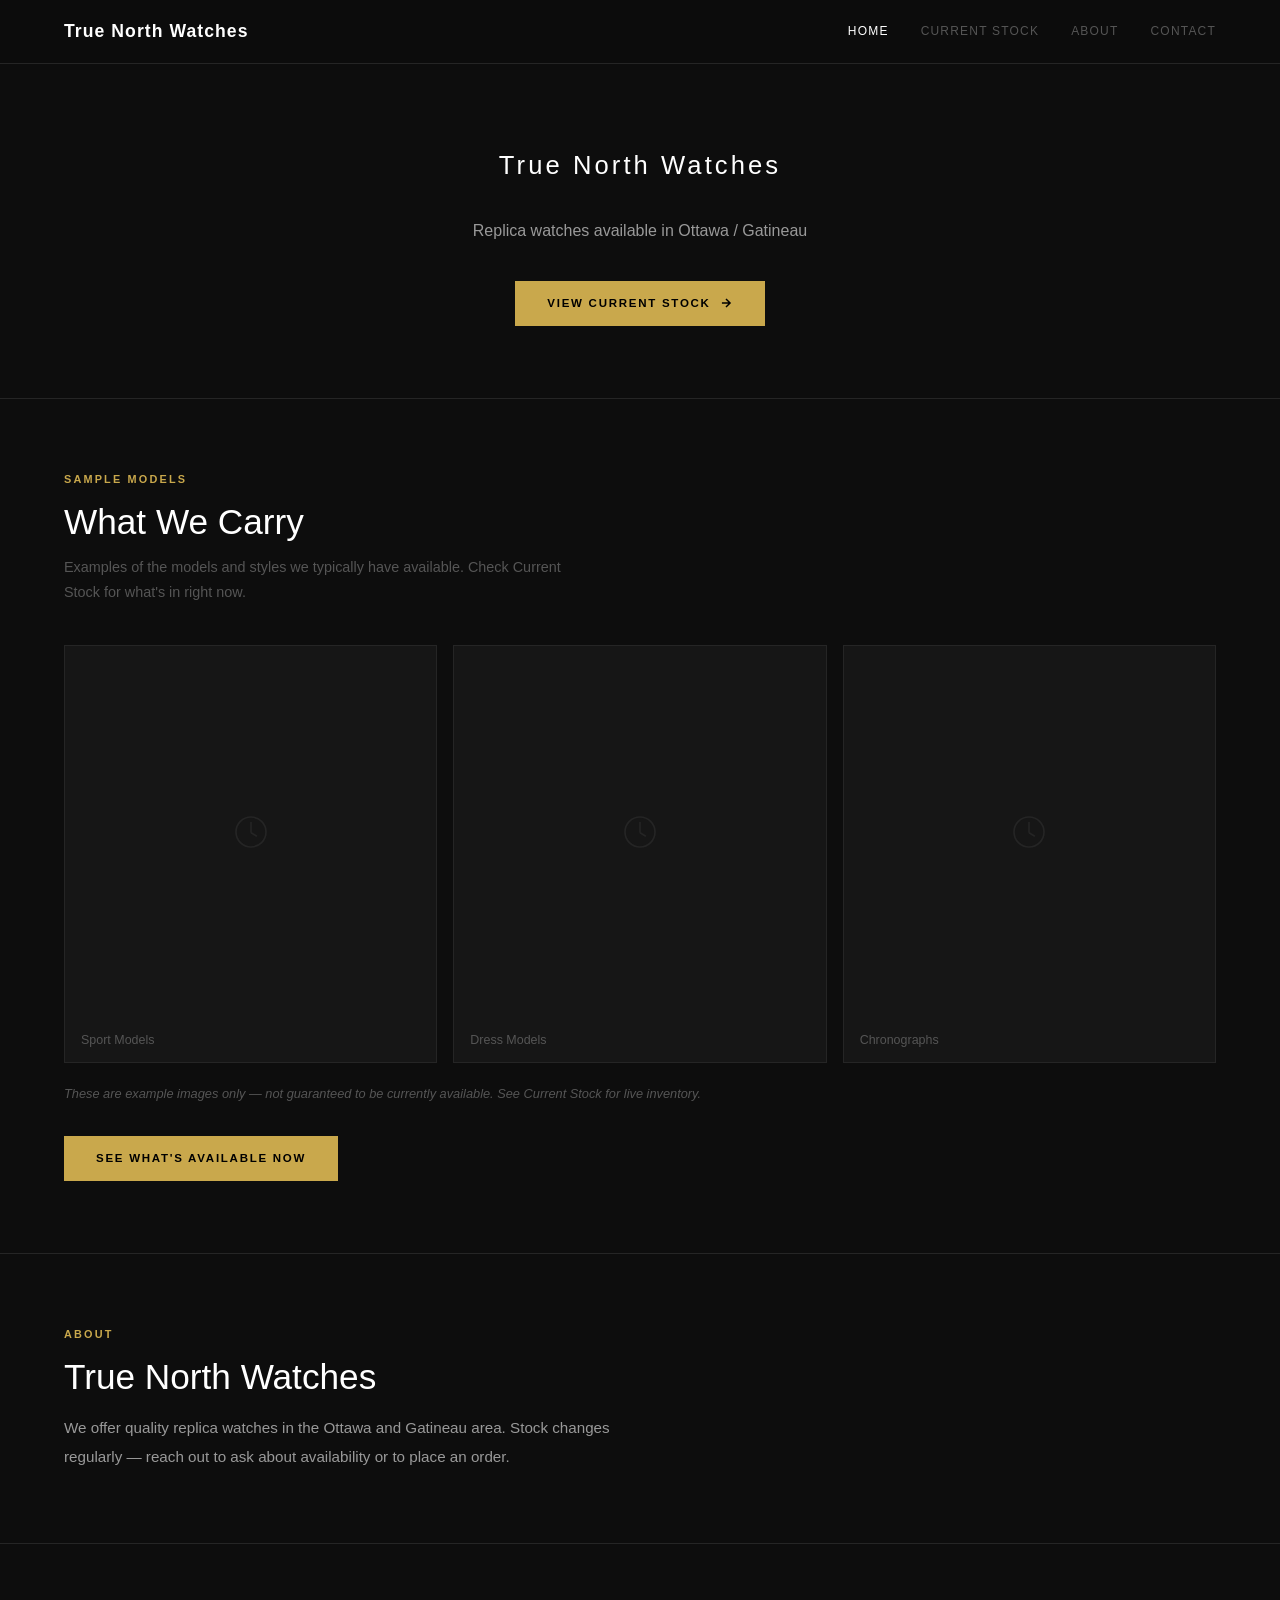
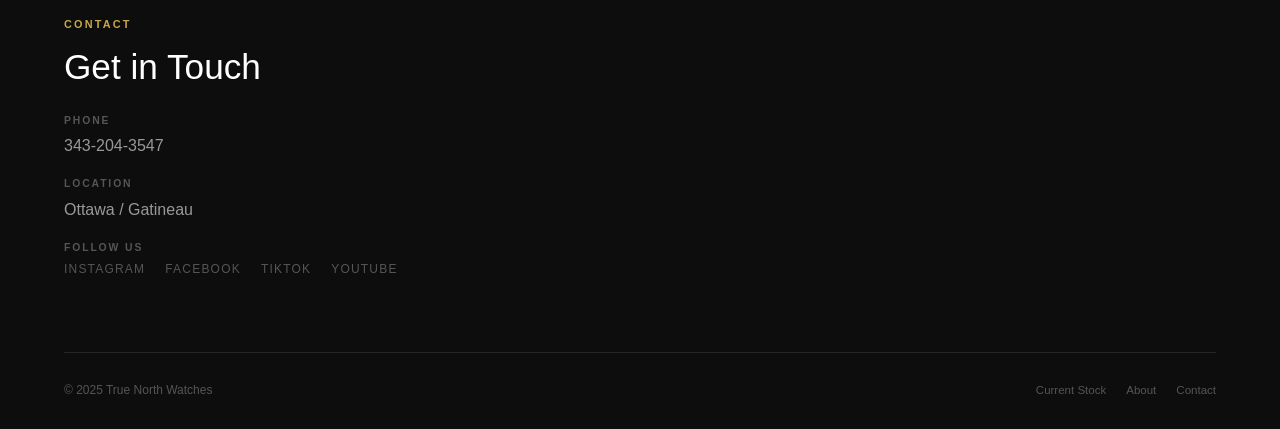
==== commit 857a01cc: "Simplify to lightweight static catalog Strips all marketing copy, sold archive, brand story, trust b" ====
--- a/index.html
+++ b/index.html
@@ -3,454 +3,171 @@
 <head>
   <meta charset="UTF-8">
   <meta name="viewport" content="width=device-width, initial-scale=1.0">
-  <meta name="description" content="True North Watches — Curated pre-owned luxury timepieces. Rolex, Patek Philippe, Audemars Piguet, Omega and more. Serving Ottawa, Gatineau and all of Canada.">
-  <title>True North Watches — Timeless Watches, True to the North</title>
-  <link rel="preconnect" href="https://fonts.googleapis.com">
-  <link rel="preconnect" href="https://fonts.gstatic.com" crossorigin>
-  <link href="https://fonts.googleapis.com/css2?family=Cormorant+Garamond:ital,wght@0,300;0,400;0,500;1,300;1,400&family=Montserrat:wght@300;400;500;600;700&display=swap" rel="stylesheet">
+  <meta name="description" content="True North Watches — Replica watches available in Ottawa / Gatineau.">
+  <title>True North Watches</title>
+  <link rel="icon" href="/assets/logo.png" type="image/png">
   <link rel="stylesheet" href="css/style.css">
 </head>
 <body>
 
-  <!-- ===================== NAVIGATION ===================== -->
-  <nav class="nav" id="nav">
+  <!-- NAV -->
+  <nav class="nav">
     <div class="nav__inner">
       <a href="index.html" class="nav__logo">
-        <div class="nav__logo-icon">
-          <svg viewBox="0 0 24 24" fill="none" stroke-width="1.5" stroke-linecap="round" stroke-linejoin="round">
-            <circle cx="12" cy="12" r="9"/>
-            <line x1="12" y1="6" x2="12" y2="12.5"/>
-            <line x1="12" y1="12.5" x2="15.5" y2="14.5"/>
-            <line x1="12" y1="12" x2="8.5" y2="10"/>
-          </svg>
-        </div>
-        <div class="nav__logo-text">
-          <span class="nav__logo-name">True North</span>
-          <span class="nav__logo-tagline">Watches</span>
-        </div>
+        <img src="/assets/logo.png" alt="True North Watches"
+             onerror="this.style.display='none'; this.nextElementSibling.style.display='block'">
+        <span class="nav__logo-text" style="display:none;">True North Watches</span>
       </a>
 
       <div class="nav__links">
         <a href="index.html" class="nav__link active">Home</a>
-        <a href="watches.html" class="nav__link">Collection</a>
-        <a href="sold.html" class="nav__link">Archive</a>
-        <a href="#brands" class="nav__link">Brands</a>
+        <a href="stock.html" class="nav__link">Current Stock</a>
         <a href="#about" class="nav__link">About</a>
+        <a href="#contact" class="nav__link">Contact</a>
       </div>
 
-      <div class="nav__actions">
-        <a href="watches.html" class="nav__cta">View Collection</a>
-        <button class="nav__hamburger" id="hamburger" aria-label="Menu">
-          <span></span><span></span><span></span>
-        </button>
-      </div>
+      <button class="nav__hamburger" id="hamburger" aria-label="Menu">
+        <span></span><span></span><span></span>
+      </button>
     </div>
   </nav>
 
-  <!-- Mobile Menu -->
   <div class="nav__mobile" id="mobile-menu">
     <a href="index.html" class="nav__mobile-link">Home</a>
-    <a href="watches.html" class="nav__mobile-link">Collection</a>
-    <a href="sold.html" class="nav__mobile-link">Archive</a>
-    <a href="#brands" class="nav__mobile-link">Brands</a>
+    <a href="stock.html" class="nav__mobile-link">Current Stock</a>
     <a href="#about" class="nav__mobile-link">About</a>
     <a href="#contact" class="nav__mobile-link">Contact</a>
   </div>
 
-  <!-- ===================== HERO ===================== -->
-  <section class="hero">
-    <div class="hero__bg"></div>
-    <div class="hero__orb"></div>
-
-    <div class="hero__content">
-      <div class="hero__eyebrow">
-        <span class="gold-line"></span>
-        <span class="hero__eyebrow-text">Ottawa &amp; Gatineau's Premier Watch Source</span>
+  <!-- HERO -->
+  <div class="hero">
+    <div class="container">
+      <div class="hero__logo">
+        <img src="/assets/logo.png" alt="True North Watches"
+             onerror="this.style.display='none'; this.nextElementSibling.style.display='block'">
+        <span class="hero__logo-fallback" style="display:none;">True North Watches</span>
       </div>
-      <h1 class="hero__title">
-        Curated<br>
-        <em>Timepieces,</em><br>
-        True to the North
-      </h1>
-      <p class="hero__subtitle">
-        Pre-owned luxury watches — authenticated, photographed unedited, and offered with full transparency. Rolex, Patek Philippe, Audemars Piguet, Omega, and more.
-      </p>
-      <div class="hero__actions">
-        <a href="watches.html" class="btn btn-primary">
-          Browse Collection
-          <svg viewBox="0 0 24 24" fill="none" stroke="currentColor" stroke-width="2">
-            <path d="M5 12h14M12 5l7 7-7 7"/>
-          </svg>
-        </a>
-        <button class="btn btn-outline" onclick="openInquiry('general')">General Inquiry</button>
-      </div>
-    </div>
-
-    <div class="hero__stats">
-      <div class="hero__stat">
-        <div class="hero__stat-number" id="stat-available">—</div>
-        <div class="hero__stat-label">In Stock</div>
-      </div>
-      <div class="hero__stat">
-        <div class="hero__stat-number" id="stat-brands">—</div>
-        <div class="hero__stat-label">Brands</div>
-      </div>
-    </div>
-
-    <div class="hero__scroll">
-      <span class="hero__scroll-text">Scroll</span>
-      <div class="hero__scroll-line"></div>
-    </div>
-  </section>
-
-  <!-- ===================== TRUST BAR ===================== -->
-  <div class="trust-bar">
-    <div class="trust-bar__inner">
-      <div class="trust-item">
-        <svg class="trust-item__icon" viewBox="0 0 24 24" fill="none" stroke="currentColor" stroke-width="1.5">
-          <path d="M9 12l2 2 4-4m5.618-4.016A11.955 11.955 0 0112 2.944a11.955 11.955 0 01-8.618 3.04A12.02 12.02 0 003 9c0 5.591 3.824 10.29 9 11.622 5.176-1.332 9-6.03 9-11.622 0-1.042-.133-2.052-.382-3.016z"/>
+      <p class="hero__tagline">Replica watches available in Ottawa / Gatineau</p>
+      <a href="stock.html" class="hero__btn">
+        View Current Stock
+        <svg width="14" height="14" viewBox="0 0 24 24" fill="none" stroke="currentColor" stroke-width="2.5">
+          <path d="M5 12h14M12 5l7 7-7 7"/>
         </svg>
-        <div class="trust-item__text">
-          <span class="trust-item__label">100% Authenticated</span>
-          <span class="trust-item__desc">Every piece verified before listing</span>
-        </div>
-      </div>
-      <div class="trust-item">
-        <svg class="trust-item__icon" viewBox="0 0 24 24" fill="none" stroke="currentColor" stroke-width="1.5">
-          <path d="M3 9l9-7 9 7v11a2 2 0 01-2 2H5a2 2 0 01-2-2V9z"/><path d="M9 22V12h6v10"/>
-        </svg>
-        <div class="trust-item__text">
-          <span class="trust-item__label">Free Local Delivery</span>
-          <span class="trust-item__desc">Ottawa &amp; Gatineau area</span>
-        </div>
-      </div>
-      <div class="trust-item">
-        <svg class="trust-item__icon" viewBox="0 0 24 24" fill="none" stroke="currentColor" stroke-width="1.5">
-          <rect x="1" y="3" width="15" height="13" rx="2"/><path d="M16 8h4l3 4v3h-7V8z"/><circle cx="5.5" cy="18.5" r="2.5"/><circle cx="18.5" cy="18.5" r="2.5"/>
-        </svg>
-        <div class="trust-item__text">
-          <span class="trust-item__label">Canada-Wide Shipping</span>
-          <span class="trust-item__desc">Insured, discreet delivery</span>
-        </div>
-      </div>
-      <div class="trust-item">
-        <svg class="trust-item__icon" viewBox="0 0 24 24" fill="none" stroke="currentColor" stroke-width="1.5">
-          <path d="M20 7l-8-4-8 4m16 0l-8 4m8-4v10l-8 4m0-10L4 7m8 4v10M4 7v10l8 4"/>
-        </svg>
-        <div class="trust-item__text">
-          <span class="trust-item__label">Complimentary Case</span>
-          <span class="trust-item__desc">Travel case included with every purchase</span>
-        </div>
-      </div>
+      </a>
     </div>
   </div>
 
-  <!-- ===================== FEATURED COLLECTION ===================== -->
-  <section class="section" id="collection">
+  <!-- SAMPLE MODELS -->
+  <section class="section">
     <div class="container">
-      <div class="section__header reveal">
-        <div class="section__header-left">
-          <div class="section__eyebrow">
-            <span class="gold-line"></span>
-            <span class="t-label gold">Now Available</span>
+      <div class="section__label">Sample Models</div>
+      <h2 class="section__title">What We Carry</h2>
+      <p class="section__desc">Examples of the models and styles we typically have available. Check Current Stock for what's in right now.</p>
+
+      <div class="samples-grid">
+
+        <!-- Sample 1 — replace /assets/samples/sample-1.jpg with your own photo -->
+        <div class="sample-card">
+          <img class="sample-card__img" src="/assets/samples/sample-1.jpg" alt="Sample watch 1"
+               onerror="this.style.display='none'; this.nextElementSibling.style.display='flex'">
+          <div class="sample-card__img--placeholder" style="display:none;">
+            <svg viewBox="0 0 24 24" fill="none" stroke="currentColor" stroke-width="1">
+              <circle cx="12" cy="12" r="9"/><line x1="12" y1="6" x2="12" y2="12.5"/><line x1="12" y1="12.5" x2="15.5" y2="14.5"/>
+            </svg>
           </div>
-          <h2 class="section__title">Featured Pieces</h2>
-          <p class="section__desc">A hand-selected curation of the finest pre-owned timepieces currently in our possession. All photographs are unedited — what you see is exactly what you receive.</p>
+          <p class="sample-card__label">Sport Models</p>
         </div>
-        <a href="watches.html" class="btn btn-gold-outline reveal reveal-delay-2">
-          View All
-          <svg viewBox="0 0 24 24" fill="none" stroke="currentColor" stroke-width="2">
-            <path d="M5 12h14M12 5l7 7-7 7"/>
-          </svg>
-        </a>
+
+        <!-- Sample 2 — replace /assets/samples/sample-2.jpg with your own photo -->
+        <div class="sample-card">
+          <img class="sample-card__img" src="/assets/samples/sample-2.jpg" alt="Sample watch 2"
+               onerror="this.style.display='none'; this.nextElementSibling.style.display='flex'">
+          <div class="sample-card__img--placeholder" style="display:none;">
+            <svg viewBox="0 0 24 24" fill="none" stroke="currentColor" stroke-width="1">
+              <circle cx="12" cy="12" r="9"/><line x1="12" y1="6" x2="12" y2="12.5"/><line x1="12" y1="12.5" x2="15.5" y2="14.5"/>
+            </svg>
+          </div>
+          <p class="sample-card__label">Dress Models</p>
+        </div>
+
+        <!-- Sample 3 — replace /assets/samples/sample-3.jpg with your own photo -->
+        <div class="sample-card">
+          <img class="sample-card__img" src="/assets/samples/sample-3.jpg" alt="Sample watch 3"
+               onerror="this.style.display='none'; this.nextElementSibling.style.display='flex'">
+          <div class="sample-card__img--placeholder" style="display:none;">
+            <svg viewBox="0 0 24 24" fill="none" stroke="currentColor" stroke-width="1">
+              <circle cx="12" cy="12" r="9"/><line x1="12" y1="6" x2="12" y2="12.5"/><line x1="12" y1="12.5" x2="15.5" y2="14.5"/>
+            </svg>
+          </div>
+          <p class="sample-card__label">Chronographs</p>
+        </div>
+
       </div>
+      <p class="samples-note">These are example images only — not guaranteed to be currently available. See Current Stock for live inventory.</p>
 
-      <!-- Featured grid populated by JS -->
-      <div class="watch-grid" id="featured-grid">
-        <!-- Loading state -->
-        <div style="grid-column:1/-1; padding:60px; text-align:center; color:var(--muted);">
-          <span class="t-label">Loading collection…</span>
-        </div>
-      </div>
-
-      <div class="text-center mt-48 reveal">
-        <a href="watches.html" class="btn btn-outline">
-          View Full Collection
-          <svg viewBox="0 0 24 24" fill="none" stroke="currentColor" stroke-width="2">
-            <path d="M5 12h14M12 5l7 7-7 7"/>
-          </svg>
-        </a>
+      <div class="mt-32">
+        <a href="stock.html" class="hero__btn">See What's Available Now</a>
       </div>
     </div>
   </section>
 
-  <!-- ===================== BRANDS ===================== -->
-  <section class="section section--dark" id="brands">
+  <hr class="divider">
+
+  <!-- ABOUT -->
+  <section class="section" id="about">
     <div class="container">
-      <div class="section__header reveal">
-        <div class="section__header-left">
-          <div class="section__eyebrow">
-            <span class="gold-line"></span>
-            <span class="t-label gold">By Maison</span>
-          </div>
-          <h2 class="section__title">Brands We Carry</h2>
-        </div>
-      </div>
-      <div class="brands reveal" id="brands-grid">
-        <!-- Populated by JS -->
-      </div>
+      <div class="section__label">About</div>
+      <h2 class="section__title">True North Watches</h2>
+      <p class="about-text mt-16">
+        We offer quality replica watches in the Ottawa and Gatineau area. Stock changes regularly — reach out to ask about availability or to place an order.
+      </p>
     </div>
   </section>
 
-  <!-- ===================== ABOUT / STORY ===================== -->
-  <section class="story" id="about">
-    <div class="story__visual">
-      <img src="assets/story-bg.jpg" alt="Watch close-up" style="width:100%;height:100%;object-fit:cover;">
-      <!-- Fallback gradient if no image -->
-      <div style="position:absolute;inset:0;background:linear-gradient(135deg,#111 0%,#222 100%);display:flex;align-items:center;justify-content:center;">
-        <svg width="120" height="120" viewBox="0 0 24 24" fill="none" stroke="rgba(201,168,76,0.3)" stroke-width="0.5">
-          <circle cx="12" cy="12" r="9"/><line x1="12" y1="3" x2="12" y2="12.5"/><line x1="12" y1="12.5" x2="16" y2="14.5"/>
-        </svg>
-      </div>
-      <div class="story__visual-accent">
-        <div class="t-label" style="margin-bottom:4px; color:var(--black); opacity:0.7;">Established</div>
-        <div style="font-family:var(--font-serif);font-size:2.5rem;font-weight:300;color:var(--black);line-height:1;">Ottawa</div>
-      </div>
-    </div>
+  <hr class="divider">
 
-    <div class="story__content">
-      <div class="reveal">
-        <div class="section__eyebrow">
-          <span class="gold-line"></span>
-          <span class="t-label gold">Our Promise</span>
+  <!-- CONTACT -->
+  <section class="section" id="contact">
+    <div class="container">
+      <div class="section__label">Contact</div>
+      <h2 class="section__title">Get in Touch</h2>
+
+      <div class="contact-block mt-24">
+        <div>
+          <div class="contact-item__label">Phone</div>
+          <div class="contact-item__value"><a href="tel:3432043547">343-204-3547</a></div>
         </div>
-        <h2 class="section__title mt-16">Honest Watches.<br>Honest People.</h2>
-        <p class="section__desc mt-24">
-          True North Watches was built on a simple belief: buying a luxury watch should be as trustworthy as the watch itself. Every piece we list is photographed unedited — no filters, no touch-ups — and described with full transparency about condition.
-        </p>
-      </div>
-
-      <div class="story__points reveal reveal-delay-2">
-        <div class="story__point">
-          <div class="story__point-num">01</div>
-          <div class="story__point-body">
-            <div class="story__point-title">Unedited Photography</div>
-            <div class="story__point-desc">Every photo you see is exactly what the watch looks like. No post-processing, no misleading angles.</div>
-          </div>
+        <div>
+          <div class="contact-item__label">Location</div>
+          <div class="contact-item__value">Ottawa / Gatineau</div>
         </div>
-        <div class="story__point">
-          <div class="story__point-num">02</div>
-          <div class="story__point-body">
-            <div class="story__point-title">Condition Transparency</div>
-            <div class="story__point-desc">We grade every watch honestly — dial, case, bracelet — and disclose any wear or service history.</div>
-          </div>
-        </div>
-        <div class="story__point">
-          <div class="story__point-num">03</div>
-          <div class="story__point-body">
-            <div class="story__point-title">Local & National Reach</div>
-            <div class="story__point-desc">Based in Ottawa/Gatineau with free local delivery. Insured shipping available across Canada and the US.</div>
+        <div>
+          <div class="contact-item__label">Follow Us</div>
+          <div class="social-links">
+            <a href="https://instagram.com/truenorthwatches" class="social-link" target="_blank" rel="noopener">Instagram</a>
+            <a href="https://facebook.com/truenorthwatches" class="social-link" target="_blank" rel="noopener">Facebook</a>
+            <a href="https://tiktok.com/@truenorthwatches" class="social-link" target="_blank" rel="noopener">TikTok</a>
+            <a href="https://youtube.com/@truenorthwatches" class="social-link" target="_blank" rel="noopener">YouTube</a>
           </div>
         </div>
       </div>
     </div>
   </section>
 
-  <!-- ===================== RECENT SALES / SOCIAL PROOF ===================== -->
-  <section class="section section--mid" id="recent">
+  <!-- FOOTER -->
+  <footer class="section" style="padding:0;">
     <div class="container">
-      <div class="section__header reveal">
-        <div class="section__header-left">
-          <div class="section__eyebrow">
-            <span class="gold-line"></span>
-            <span class="t-label gold">Recently Sold</span>
-          </div>
-          <h2 class="section__title">Moved Quickly</h2>
-          <p class="section__desc">These pieces found their new homes fast — a reflection of our fair pricing and trusted reputation.</p>
+      <div class="footer">
+        <span class="footer__copy">&copy; 2025 True North Watches</span>
+        <div class="footer__links">
+          <a href="stock.html" class="footer__link">Current Stock</a>
+          <a href="#about" class="footer__link">About</a>
+          <a href="#contact" class="footer__link">Contact</a>
         </div>
-        <a href="sold.html" class="btn btn-outline reveal reveal-delay-2">View Archive</a>
-      </div>
-
-      <div class="watch-grid watch-grid--tight" id="sold-preview-grid">
-        <!-- Populated by JS -->
-      </div>
-    </div>
-  </section>
-
-  <!-- ===================== CONTACT CTA ===================== -->
-  <section class="section section--dark" id="contact">
-    <div class="container text-center">
-      <div class="reveal">
-        <div style="display:flex;justify-content:center;margin-bottom:20px;">
-          <span class="gold-line"></span>
-          <span class="t-label gold">Get in Touch</span>
-        </div>
-        <h2 class="section__title" style="margin:0 auto 20px;">Looking for Something Specific?</h2>
-        <p class="section__desc" style="max-width:540px;margin:0 auto 48px;">
-          Don't see what you're looking for? We source watches regularly and may be able to find your grail. Reach out and tell us what you're after.
-        </p>
-        <div style="display:flex;align-items:center;justify-content:center;gap:20px;flex-wrap:wrap;">
-          <button class="btn btn-primary" onclick="openInquiry('general')">Send an Inquiry</button>
-          <a href="tel:3432043547" class="btn btn-outline">343-204-3547</a>
-        </div>
-        <div style="margin-top:48px;display:flex;align-items:center;justify-content:center;gap:32px;flex-wrap:wrap;">
-          <a href="https://instagram.com/truenorthwatches" target="_blank" rel="noopener" class="t-label" style="color:var(--muted);letter-spacing:0.14em;transition:color 0.3s" onmouseover="this.style.color='var(--gold)'" onmouseout="this.style.color='var(--muted)'">Instagram</a>
-          <a href="https://facebook.com/truenorthwatches" target="_blank" rel="noopener" class="t-label" style="color:var(--muted);letter-spacing:0.14em;transition:color 0.3s" onmouseover="this.style.color='var(--gold)'" onmouseout="this.style.color='var(--muted)'">Facebook</a>
-          <a href="https://tiktok.com/@truenorthwatches" target="_blank" rel="noopener" class="t-label" style="color:var(--muted);letter-spacing:0.14em;transition:color 0.3s" onmouseover="this.style.color='var(--gold)'" onmouseout="this.style.color='var(--muted)'">TikTok</a>
-          <a href="https://youtube.com/@truenorthwatches" target="_blank" rel="noopener" class="t-label" style="color:var(--muted);letter-spacing:0.14em;transition:color 0.3s" onmouseover="this.style.color='var(--gold)'" onmouseout="this.style.color='var(--muted)'">YouTube</a>
-        </div>
-      </div>
-    </div>
-  </section>
-
-  <!-- ===================== FOOTER ===================== -->
-  <footer class="footer">
-    <div class="footer__top">
-      <div class="container">
-        <div class="footer__grid">
-          <div>
-            <div class="footer__brand-name">True North Watches</div>
-            <div class="footer__brand-tagline">Timeless Watches, True to the North</div>
-            <p class="footer__about">Curated pre-owned luxury timepieces, sourced and sold with full transparency. Based in Ottawa/Gatineau — serving collectors across Canada and the United States.</p>
-            <div class="footer__social">
-              <a href="https://instagram.com/truenorthwatches" class="footer__social-link" target="_blank" rel="noopener" aria-label="Instagram">
-                <svg viewBox="0 0 24 24" fill="none" stroke="currentColor" stroke-width="1.5"><rect x="2" y="2" width="20" height="20" rx="5"/><path d="M16 11.37A4 4 0 1112.63 8 4 4 0 0116 11.37z"/><line x1="17.5" y1="6.5" x2="17.51" y2="6.5"/></svg>
-              </a>
-              <a href="https://facebook.com/truenorthwatches" class="footer__social-link" target="_blank" rel="noopener" aria-label="Facebook">
-                <svg viewBox="0 0 24 24" fill="none" stroke="currentColor" stroke-width="1.5"><path d="M18 2h-3a5 5 0 00-5 5v3H7v4h3v8h4v-8h3l1-4h-4V7a1 1 0 011-1h3z"/></svg>
-              </a>
-              <a href="https://tiktok.com/@truenorthwatches" class="footer__social-link" target="_blank" rel="noopener" aria-label="TikTok">
-                <svg viewBox="0 0 24 24" fill="none" stroke="currentColor" stroke-width="1.5"><path d="M9 12a4 4 0 104 4V4a5 5 0 005 5"/></svg>
-              </a>
-              <a href="https://youtube.com/@truenorthwatches" class="footer__social-link" target="_blank" rel="noopener" aria-label="YouTube">
-                <svg viewBox="0 0 24 24" fill="none" stroke="currentColor" stroke-width="1.5"><path d="M22.54 6.42a2.78 2.78 0 00-1.95-1.96C18.88 4 12 4 12 4s-6.88 0-8.59.46a2.78 2.78 0 00-1.95 1.96A29 29 0 001 12a29 29 0 00.46 5.58A2.78 2.78 0 003.41 19.6C5.12 20 12 20 12 20s6.88 0 8.59-.46a2.78 2.78 0 001.95-1.95A29 29 0 0023 12a29 29 0 00-.46-5.58z"/><polygon points="9.75 15.02 15.5 12 9.75 8.98 9.75 15.02"/></svg>
-              </a>
-            </div>
-          </div>
-
-          <div>
-            <div class="footer__col-title">Collection</div>
-            <div class="footer__links">
-              <a href="watches.html" class="footer__link">All Watches</a>
-              <a href="watches.html?brand=Rolex" class="footer__link">Rolex</a>
-              <a href="watches.html?brand=Patek+Philippe" class="footer__link">Patek Philippe</a>
-              <a href="watches.html?brand=Audemars+Piguet" class="footer__link">Audemars Piguet</a>
-              <a href="watches.html?brand=Omega" class="footer__link">Omega</a>
-              <a href="watches.html?brand=Cartier" class="footer__link">Cartier</a>
-              <a href="sold.html" class="footer__link">Sold Archive</a>
-            </div>
-          </div>
-
-          <div>
-            <div class="footer__col-title">Company</div>
-            <div class="footer__links">
-              <a href="#about" class="footer__link">About Us</a>
-              <a href="#about" class="footer__link">Our Promise</a>
-              <a href="#contact" class="footer__link">Contact</a>
-            </div>
-          </div>
-
-          <div>
-            <div class="footer__col-title">Contact</div>
-            <div class="footer__contact-item">
-              <span class="footer__contact-label">Phone</span>
-              <div class="footer__contact-value"><a href="tel:3432043547">343-204-3547</a></div>
-            </div>
-            <div class="footer__contact-item">
-              <span class="footer__contact-label">Location</span>
-              <div class="footer__contact-value">Ottawa / Gatineau, Canada</div>
-            </div>
-            <div class="footer__contact-item">
-              <span class="footer__contact-label">Shipping</span>
-              <div class="footer__contact-value">Canada &amp; United States</div>
-            </div>
-            <div class="mt-24">
-              <button class="btn btn-gold-outline" style="width:100%;justify-content:center;" onclick="openInquiry('general')">
-                Send Inquiry
-              </button>
-            </div>
-          </div>
-        </div>
-      </div>
-    </div>
-
-    <div class="footer__bottom container">
-      <span class="footer__copy">&copy; 2025 True North Watches. All rights reserved.</span>
-      <div class="footer__legal">
-        <a href="#" class="footer__legal-link">Privacy Policy</a>
-        <a href="#" class="footer__legal-link">Terms of Sale</a>
       </div>
     </div>
   </footer>
 
-  <!-- ===================== INQUIRY MODAL ===================== -->
-  <div class="modal-overlay" id="inquiry-modal">
-    <div class="modal">
-      <button class="modal__close" onclick="closeInquiry()" aria-label="Close">&times;</button>
-      <div class="modal__eyebrow">
-        <span class="gold-line"></span>
-        <span class="t-label gold">Get in Touch</span>
-      </div>
-      <h2 class="modal__title">Inquire About This Watch</h2>
-      <p class="modal__watch-name" id="modal-watch-name">General Inquiry</p>
-
-      <form id="inquiry-form" novalidate>
-        <input type="hidden" name="watch" id="modal-watch-field">
-        <div style="display:grid;grid-template-columns:1fr 1fr;gap:16px;">
-          <div class="form-group">
-            <label class="form-label" for="inq-name">Your Name</label>
-            <input class="form-input" type="text" id="inq-name" name="name" placeholder="John Smith" required>
-          </div>
-          <div class="form-group">
-            <label class="form-label" for="inq-phone">Phone</label>
-            <input class="form-input" type="tel" id="inq-phone" name="phone" placeholder="+1 (613) 000-0000">
-          </div>
-        </div>
-        <div class="form-group">
-          <label class="form-label" for="inq-email">Email Address</label>
-          <input class="form-input" type="email" id="inq-email" name="email" placeholder="john@example.com" required>
-        </div>
-        <div class="form-group">
-          <label class="form-label" for="inq-message">Message</label>
-          <textarea class="form-textarea" id="inq-message" name="message" placeholder="I'm interested in this watch. Please let me know availability and any additional details..."></textarea>
-        </div>
-        <button type="submit" class="btn btn-primary" style="width:100%;justify-content:center;padding:16px;">
-          Send Inquiry
-          <svg viewBox="0 0 24 24" fill="none" stroke="currentColor" stroke-width="2" style="width:16px;height:16px;">
-            <path d="M22 2L11 13M22 2L15 22 11 13 2 9l20-7z"/>
-          </svg>
-        </button>
-        <p style="font-size:0.72rem;color:var(--muted);text-align:center;margin-top:16px;">We typically respond within a few hours. You can also call us directly at <a href="tel:3432043547" style="color:var(--gold);">343-204-3547</a>.</p>
-      </form>
-    </div>
-  </div>
-
-  <script src="js/inventory.js"></script>
   <script src="js/main.js"></script>
-  <script>
-    // Populate stats
-    document.getElementById("stat-available").textContent = AVAILABLE_WATCHES.length;
-    document.getElementById("stat-brands").textContent = BRANDS.length;
-
-    // Render featured + recently available (up to 4 cards)
-    const homeWatches = AVAILABLE_WATCHES.slice(0, 4);
-    renderWatchGrid("featured-grid", homeWatches);
-
-    // Render sold preview (up to 3)
-    renderWatchGrid("sold-preview-grid", SOLD_WATCHES.slice(0, 3), { compact: true });
-
-    // Brands grid
-    const brandsGrid = document.getElementById("brands-grid");
-    if (brandsGrid) {
-      brandsGrid.innerHTML = BRANDS.map(brand => {
-        const count = getBrandCount(brand, "available");
-        return `
-          <a href="watches.html?brand=${encodeURIComponent(brand)}" class="brand-item">
-            <div class="brand-item__name">${brand}</div>
-            <div class="brand-item__count">${count} Available</div>
-          </a>`;
-      }).join("");
-    }
-  </script>
 </body>
 </html>
--- a/css/style.css
+++ b/css/style.css
@@ -1,324 +1,112 @@
-/* ============================================================
-   TRUE NORTH WATCHES — Core Design System
-   Inspired by Patek Philippe, Rolex, Omega, Richard Mille
-   ============================================================ */
-
-/* --- Variables --- */
+/* ================================================
+   TRUE NORTH WATCHES — Simple Catalog Stylesheet
+   ================================================ */
+
 :root {
-  --black:       #0a0a0a;
-  --charcoal:    #111111;
-  --dark:        #1a1a1a;
-  --mid:         #2a2a2a;
-  --border:      #2e2e2e;
-  --muted:       #5a5a5a;
-  --silver:      #9a9a9a;
-  --light:       #d0c8bc;
-  --cream:       #f2ede6;
-  --white:       #ffffff;
-  --gold:        #c9a84c;
-  --gold-light:  #e8c97a;
-  --gold-dark:   #9d7b2f;
-  --gold-faint:  rgba(201,168,76,0.08);
-
-  --font-serif:  'Cormorant Garamond', 'Garamond', Georgia, serif;
-  --font-sans:   'Montserrat', 'Helvetica Neue', Arial, sans-serif;
-
-  --transition:  0.35s cubic-bezier(0.4, 0, 0.2, 1);
-  --radius:      2px;
-  --radius-lg:   4px;
-
-  --nav-h:       80px;
-  --section-pad: 100px;
-}
-
-/* --- Reset & Base --- */
+  --bg:        #0d0d0d;
+  --surface:   #161616;
+  --border:    #252525;
+  --muted:     #555;
+  --silver:    #999;
+  --white:     #fff;
+  --accent:    #c9a84c;
+  --font:      'Inter', 'Helvetica Neue', Arial, sans-serif;
+  --nav-h:     64px;
+  --max-w:     1200px;
+  --pad:       24px;
+}
+
+/* --- Reset --- */
 *, *::before, *::after { box-sizing: border-box; margin: 0; padding: 0; }
-
-html { scroll-behavior: smooth; font-size: 16px; }
-
+html { scroll-behavior: smooth; }
 body {
-  background: var(--black);
-  color: var(--light);
-  font-family: var(--font-sans);
-  font-weight: 300;
-  line-height: 1.7;
+  background: var(--bg);
+  color: var(--silver);
+  font-family: var(--font);
+  font-size: 15px;
+  line-height: 1.65;
   -webkit-font-smoothing: antialiased;
-  overflow-x: hidden;
-}
-
-img { display: block; max-width: 100%; height: auto; }
+}
+img { display: block; max-width: 100%; }
 a { color: inherit; text-decoration: none; }
-button { cursor: pointer; border: none; background: none; font-family: inherit; }
-ul, ol { list-style: none; }
-
-/* --- Typography Scale --- */
-.t-display {
-  font-family: var(--font-serif);
-  font-size: clamp(3rem, 7vw, 7rem);
-  font-weight: 300;
-  line-height: 1.05;
-  letter-spacing: -0.02em;
-}
-
-.t-headline {
-  font-family: var(--font-serif);
-  font-size: clamp(2rem, 4vw, 3.5rem);
-  font-weight: 300;
-  line-height: 1.15;
-  letter-spacing: -0.01em;
-}
-
-.t-title {
-  font-family: var(--font-serif);
-  font-size: clamp(1.4rem, 2.5vw, 2rem);
-  font-weight: 400;
-  line-height: 1.3;
-}
-
-.t-label {
-  font-family: var(--font-sans);
-  font-size: 0.65rem;
-  font-weight: 600;
-  letter-spacing: 0.22em;
-  text-transform: uppercase;
-}
-
-.t-body {
-  font-family: var(--font-sans);
-  font-size: 0.88rem;
-  font-weight: 300;
-  line-height: 1.8;
-}
-
-/* --- Gold Accent --- */
-.gold { color: var(--gold); }
-.gold-line {
-  display: inline-block;
-  width: 40px;
-  height: 1px;
-  background: var(--gold);
-  vertical-align: middle;
-  margin-right: 12px;
-}
-
-/* --- Dividers --- */
-.divider {
-  border: none;
-  border-top: 1px solid var(--border);
-  margin: 0;
-}
-
-/* --- Container --- */
+button { cursor: pointer; border: none; background: none; font: inherit; }
+
+/* --- Layout --- */
 .container {
   width: 100%;
-  max-width: 1400px;
+  max-width: var(--max-w);
   margin: 0 auto;
-  padding: 0 48px;
-}
-
-@media (max-width: 768px) {
-  .container { padding: 0 24px; }
-}
-
-/* --- Buttons --- */
-.btn {
-  display: inline-flex;
-  align-items: center;
-  gap: 10px;
-  padding: 14px 36px;
-  font-family: var(--font-sans);
-  font-size: 0.65rem;
+  padding: 0 var(--pad);
+}
+
+/* --- Nav --- */
+.nav {
+  position: sticky;
+  top: 0;
+  z-index: 100;
+  height: var(--nav-h);
+  background: rgba(13,13,13,0.96);
+  backdrop-filter: blur(8px);
+  border-bottom: 1px solid var(--border);
+  display: flex;
+  align-items: center;
+}
+
+.nav__inner {
+  display: flex;
+  align-items: center;
+  justify-content: space-between;
+  gap: 24px;
+  width: 100%;
+  max-width: var(--max-w);
+  margin: 0 auto;
+  padding: 0 var(--pad);
+}
+
+.nav__logo img {
+  height: 36px;
+  width: auto;
+}
+
+/* Text fallback if logo image is missing */
+.nav__logo-text {
+  font-size: 1.1rem;
   font-weight: 600;
-  letter-spacing: 0.2em;
-  text-transform: uppercase;
-  transition: var(--transition);
-  position: relative;
-  overflow: hidden;
-}
-
-.btn-primary {
-  background: var(--gold);
-  color: var(--black);
-  border: 1px solid var(--gold);
-}
-.btn-primary:hover {
-  background: var(--gold-light);
-  border-color: var(--gold-light);
-}
-
-.btn-outline {
-  background: transparent;
-  color: var(--white);
-  border: 1px solid rgba(255,255,255,0.3);
-}
-.btn-outline:hover {
-  border-color: var(--gold);
-  color: var(--gold);
-}
-
-.btn-gold-outline {
-  background: transparent;
-  color: var(--gold);
-  border: 1px solid var(--gold);
-}
-.btn-gold-outline:hover {
-  background: var(--gold);
-  color: var(--black);
-}
-
-.btn svg { width: 16px; height: 16px; flex-shrink: 0; }
-
-/* === NAVIGATION === */
-.nav {
-  position: fixed;
-  top: 0; left: 0; right: 0;
-  z-index: 1000;
-  height: var(--nav-h);
-  display: flex;
-  align-items: center;
-  transition: background var(--transition), border-color var(--transition);
-}
-
-.nav.scrolled {
-  background: rgba(10,10,10,0.96);
-  backdrop-filter: blur(12px);
-  border-bottom: 1px solid var(--border);
-}
-
-.nav__inner {
-  width: 100%;
-  max-width: 1400px;
-  margin: 0 auto;
-  padding: 0 48px;
-  display: flex;
-  align-items: center;
-  justify-content: space-between;
+  letter-spacing: 0.06em;
+  color: var(--white);
+}
+
+.nav__links {
+  display: flex;
+  align-items: center;
   gap: 32px;
 }
 
-.nav__logo {
-  display: flex;
-  align-items: center;
-  gap: 14px;
-  flex-shrink: 0;
-}
-
-.nav__logo-icon {
-  width: 38px;
-  height: 38px;
-  border: 1.5px solid var(--gold);
-  border-radius: 50%;
-  display: flex;
-  align-items: center;
-  justify-content: center;
-  position: relative;
-}
-
-.nav__logo-icon svg {
-  width: 22px;
-  height: 22px;
-  stroke: var(--gold);
-}
-
-.nav__logo-text {
-  display: flex;
-  flex-direction: column;
-  gap: 1px;
-}
-
-.nav__logo-name {
-  font-family: var(--font-serif);
-  font-size: 1.2rem;
-  font-weight: 400;
-  letter-spacing: 0.08em;
-  color: var(--white);
-  line-height: 1;
-}
-
-.nav__logo-tagline {
-  font-size: 0.52rem;
+.nav__link {
+  font-size: 0.75rem;
   font-weight: 500;
-  letter-spacing: 0.22em;
-  text-transform: uppercase;
-  color: var(--gold);
-  line-height: 1;
-}
-
-.nav__links {
-  display: flex;
-  align-items: center;
-  gap: 36px;
-}
-
-.nav__link {
-  font-size: 0.65rem;
-  font-weight: 600;
-  letter-spacing: 0.16em;
-  text-transform: uppercase;
-  color: var(--silver);
-  transition: color var(--transition);
-  position: relative;
-}
-
-.nav__link::after {
-  content: '';
-  position: absolute;
-  bottom: -3px;
-  left: 0; right: 0;
-  height: 1px;
-  background: var(--gold);
-  transform: scaleX(0);
-  transform-origin: left;
-  transition: transform var(--transition);
+  letter-spacing: 0.1em;
+  text-transform: uppercase;
+  color: var(--muted);
+  transition: color 0.2s;
 }
 
 .nav__link:hover,
-.nav__link.active {
-  color: var(--white);
-}
-
-.nav__link:hover::after,
-.nav__link.active::after {
-  transform: scaleX(1);
-}
-
-.nav__actions {
-  display: flex;
-  align-items: center;
-  gap: 16px;
-  flex-shrink: 0;
-}
-
-.nav__cta {
-  padding: 10px 24px;
-  font-size: 0.6rem;
-  font-weight: 600;
-  letter-spacing: 0.18em;
-  text-transform: uppercase;
-  background: var(--gold);
-  color: var(--black);
-  border: 1px solid var(--gold);
-  transition: var(--transition);
-}
-
-.nav__cta:hover {
-  background: var(--gold-light);
-  border-color: var(--gold-light);
-}
+.nav__link.active { color: var(--white); }
 
 .nav__hamburger {
   display: none;
   flex-direction: column;
   gap: 5px;
-  width: 24px;
-  padding: 4px 0;
+  padding: 4px;
 }
 
 .nav__hamburger span {
   display: block;
+  width: 22px;
   height: 1px;
-  background: var(--white);
-  transition: var(--transition);
+  background: var(--silver);
+  transition: 0.2s;
 }
 
 .nav__hamburger.open span:nth-child(1) { transform: translateY(6px) rotate(45deg); }
@@ -330,992 +118,529 @@
   position: fixed;
   top: var(--nav-h);
   left: 0; right: 0;
-  background: var(--charcoal);
+  background: var(--surface);
   border-bottom: 1px solid var(--border);
-  padding: 32px 48px;
+  padding: 20px var(--pad) 28px;
   flex-direction: column;
-  gap: 8px;
-  z-index: 999;
+  gap: 4px;
+  z-index: 99;
 }
 
 .nav__mobile.open { display: flex; }
 
 .nav__mobile-link {
-  font-size: 0.7rem;
-  font-weight: 600;
-  letter-spacing: 0.18em;
+  display: block;
+  padding: 12px 0;
+  font-size: 0.8rem;
+  font-weight: 500;
+  letter-spacing: 0.1em;
   text-transform: uppercase;
   color: var(--silver);
-  padding: 12px 0;
   border-bottom: 1px solid var(--border);
-  transition: color var(--transition);
-}
-
-.nav__mobile-link:hover { color: var(--gold); }
-
-@media (max-width: 1024px) {
+  transition: color 0.2s;
+}
+
+.nav__mobile-link:hover { color: var(--accent); }
+
+@media (max-width: 640px) {
   .nav__links { display: none; }
   .nav__hamburger { display: flex; }
-  .nav__inner { padding: 0 24px; }
-}
-
-/* === HERO === */
+}
+
+/* --- Sections --- */
+.section {
+  padding: 72px 0;
+}
+
+.section--alt { background: var(--surface); }
+
+.section__label {
+  font-size: 0.68rem;
+  font-weight: 600;
+  letter-spacing: 0.2em;
+  text-transform: uppercase;
+  color: var(--accent);
+  margin-bottom: 12px;
+}
+
+.section__title {
+  font-size: clamp(1.5rem, 3vw, 2.2rem);
+  font-weight: 300;
+  color: var(--white);
+  line-height: 1.2;
+  margin-bottom: 12px;
+}
+
+.section__desc {
+  font-size: 0.9rem;
+  color: var(--muted);
+  max-width: 520px;
+  line-height: 1.75;
+}
+
+/* --- Hero --- */
 .hero {
-  position: relative;
-  height: 100vh;
-  min-height: 700px;
-  display: flex;
-  align-items: center;
+  padding: 80px 0 72px;
+  border-bottom: 1px solid var(--border);
+  text-align: center;
+}
+
+.hero__logo {
+  display: flex;
+  justify-content: center;
+  margin-bottom: 32px;
+}
+
+.hero__logo img {
+  height: 60px;
+  width: auto;
+}
+
+.hero__logo-fallback {
+  font-size: 1.6rem;
+  font-weight: 300;
+  letter-spacing: 0.12em;
+  color: var(--white);
+}
+
+.hero__tagline {
+  font-size: 1rem;
+  color: var(--silver);
+  margin-bottom: 36px;
+}
+
+.hero__btn {
+  display: inline-flex;
+  align-items: center;
+  gap: 8px;
+  padding: 13px 32px;
+  font-size: 0.72rem;
+  font-weight: 600;
+  letter-spacing: 0.15em;
+  text-transform: uppercase;
+  background: var(--accent);
+  color: #000;
+  transition: opacity 0.2s;
+}
+
+.hero__btn:hover { opacity: 0.85; }
+
+/* --- Sample Grid (homepage) --- */
+.samples-grid {
+  display: grid;
+  grid-template-columns: repeat(3, 1fr);
+  gap: 16px;
+  margin-top: 40px;
+}
+
+.sample-card {
+  background: var(--surface);
+  border: 1px solid var(--border);
   overflow: hidden;
 }
 
-.hero__bg {
-  position: absolute;
-  inset: 0;
-  background:
-    linear-gradient(135deg, rgba(10,10,10,0.92) 0%, rgba(10,10,10,0.5) 60%, rgba(10,10,10,0.85) 100%),
-    url('assets/hero-bg.jpg') center/cover no-repeat;
-}
-
-/* Animated gradient orb */
-.hero__orb {
-  position: absolute;
-  width: 600px;
-  height: 600px;
-  border-radius: 50%;
-  background: radial-gradient(circle, rgba(201,168,76,0.12) 0%, transparent 70%);
-  top: 50%;
-  right: 8%;
-  transform: translateY(-50%);
-  animation: orb-pulse 6s ease-in-out infinite;
-}
-
-@keyframes orb-pulse {
-  0%, 100% { opacity: 0.6; transform: translateY(-50%) scale(1); }
-  50% { opacity: 1; transform: translateY(-50%) scale(1.1); }
-}
-
-.hero__content {
-  position: relative;
-  z-index: 2;
+.sample-card__img {
+  aspect-ratio: 1 / 1;
   width: 100%;
-  max-width: 1400px;
-  margin: 0 auto;
-  padding: 0 48px;
-  padding-top: var(--nav-h);
-}
-
-.hero__eyebrow {
-  display: flex;
-  align-items: center;
-  gap: 0;
-  margin-bottom: 28px;
-  opacity: 0;
-  animation: fade-up 0.8s ease forwards 0.3s;
-}
-
-.hero__eyebrow-text {
-  font-size: 0.62rem;
-  font-weight: 600;
-  letter-spacing: 0.26em;
-  text-transform: uppercase;
-  color: var(--gold);
-}
-
-.hero__title {
-  font-family: var(--font-serif);
-  font-size: clamp(3.5rem, 8vw, 8rem);
-  font-weight: 300;
-  line-height: 1.0;
-  letter-spacing: -0.02em;
-  color: var(--white);
-  margin-bottom: 32px;
-  max-width: 800px;
-  opacity: 0;
-  animation: fade-up 0.9s ease forwards 0.5s;
-}
-
-.hero__title em {
+  object-fit: cover;
+  display: block;
+  background: var(--border);
+}
+
+/* Placeholder when image missing */
+.sample-card__img--placeholder {
+  aspect-ratio: 1 / 1;
+  display: flex;
+  align-items: center;
+  justify-content: center;
+  background: var(--surface);
+}
+
+.sample-card__img--placeholder svg {
+  width: 40px;
+  height: 40px;
+  stroke: var(--border);
+}
+
+.sample-card__label {
+  padding: 12px 16px;
+  font-size: 0.78rem;
+  color: var(--muted);
+}
+
+.samples-note {
+  margin-top: 20px;
+  font-size: 0.8rem;
+  color: var(--muted);
   font-style: italic;
-  color: var(--gold);
-}
-
-.hero__subtitle {
-  font-size: 0.88rem;
-  font-weight: 300;
-  line-height: 1.9;
-  color: var(--silver);
-  max-width: 480px;
-  margin-bottom: 48px;
-  opacity: 0;
-  animation: fade-up 0.9s ease forwards 0.7s;
-}
-
-.hero__actions {
-  display: flex;
-  align-items: center;
+}
+
+@media (max-width: 640px) {
+  .samples-grid { grid-template-columns: 1fr 1fr; }
+  .samples-grid .sample-card:nth-child(3) { display: none; }
+}
+
+/* --- Stock Grid --- */
+.stock-grid {
+  display: grid;
+  grid-template-columns: repeat(auto-fill, minmax(280px, 1fr));
   gap: 20px;
-  flex-wrap: wrap;
-  opacity: 0;
-  animation: fade-up 0.9s ease forwards 0.9s;
-}
-
-.hero__scroll {
-  position: absolute;
-  bottom: 40px;
-  left: 50%;
-  transform: translateX(-50%);
-  display: flex;
-  flex-direction: column;
-  align-items: center;
-  gap: 10px;
-  z-index: 2;
-  opacity: 0;
-  animation: fade-in 1s ease forwards 1.4s;
-}
-
-.hero__scroll-text {
-  font-size: 0.55rem;
-  font-weight: 600;
-  letter-spacing: 0.22em;
-  text-transform: uppercase;
-  color: var(--muted);
-}
-
-.hero__scroll-line {
-  width: 1px;
-  height: 50px;
-  background: linear-gradient(to bottom, var(--gold), transparent);
-  animation: scroll-line 2s ease-in-out infinite;
-}
-
-@keyframes scroll-line {
-  0%, 100% { opacity: 0.4; transform: scaleY(1); }
-  50% { opacity: 1; transform: scaleY(1.2); }
-}
-
-.hero__stats {
-  position: absolute;
-  bottom: 40px;
-  right: 48px;
-  display: flex;
-  gap: 48px;
-  z-index: 2;
-  opacity: 0;
-  animation: fade-in 1s ease forwards 1.2s;
-}
-
-.hero__stat { text-align: right; }
-
-.hero__stat-number {
-  font-family: var(--font-serif);
-  font-size: 2rem;
-  font-weight: 300;
-  color: var(--white);
-  line-height: 1;
-}
-
-.hero__stat-label {
-  font-size: 0.58rem;
-  font-weight: 600;
-  letter-spacing: 0.18em;
-  text-transform: uppercase;
-  color: var(--muted);
-  margin-top: 4px;
-}
-
-@keyframes fade-up {
-  from { opacity: 0; transform: translateY(30px); }
-  to { opacity: 1; transform: translateY(0); }
-}
-
-@keyframes fade-in {
-  from { opacity: 0; }
-  to { opacity: 1; }
-}
-
-@media (max-width: 768px) {
-  .hero__content { padding: 0 24px; padding-top: var(--nav-h); }
-  .hero__stats { display: none; }
-}
-
-/* === TRUST BAR === */
-.trust-bar {
-  background: var(--charcoal);
-  border-top: 1px solid var(--border);
-  border-bottom: 1px solid var(--border);
-  padding: 0;
-  overflow: hidden;
-}
-
-.trust-bar__inner {
-  display: flex;
-  align-items: stretch;
-}
-
-.trust-item {
-  flex: 1;
-  display: flex;
-  align-items: center;
-  gap: 16px;
-  padding: 28px 32px;
-  border-right: 1px solid var(--border);
-  transition: background var(--transition);
-}
-
-.trust-item:last-child { border-right: none; }
-.trust-item:hover { background: var(--mid); }
-
-.trust-item__icon {
-  width: 36px;
-  height: 36px;
-  color: var(--gold);
-  flex-shrink: 0;
-}
-
-.trust-item__text { display: flex; flex-direction: column; gap: 2px; }
-
-.trust-item__label {
-  font-size: 0.7rem;
-  font-weight: 600;
-  letter-spacing: 0.12em;
-  text-transform: uppercase;
-  color: var(--white);
-}
-
-.trust-item__desc {
-  font-size: 0.75rem;
-  color: var(--muted);
-  line-height: 1.5;
-}
-
-@media (max-width: 900px) {
-  .trust-bar__inner { flex-wrap: wrap; }
-  .trust-item { flex: 0 0 50%; border-right: 1px solid var(--border); }
-  .trust-item:nth-child(2), .trust-item:nth-child(4) { border-right: none; }
-}
-
-@media (max-width: 480px) {
-  .trust-item { flex: 0 0 100%; border-right: none; }
-}
-
-/* === SECTIONS === */
-.section { padding: var(--section-pad) 0; }
-.section--dark { background: var(--charcoal); }
-.section--mid { background: var(--dark); }
-
-.section__header {
-  display: flex;
-  align-items: flex-end;
-  justify-content: space-between;
-  margin-bottom: 64px;
-  gap: 32px;
-}
-
-.section__header-left { max-width: 600px; }
-
-.section__eyebrow {
-  display: flex;
-  align-items: center;
-  margin-bottom: 16px;
-}
-
-.section__title {
-  font-family: var(--font-serif);
-  font-size: clamp(2rem, 3.5vw, 3rem);
-  font-weight: 300;
-  line-height: 1.2;
-  color: var(--white);
-  margin-bottom: 16px;
-}
-
-.section__desc {
-  font-size: 0.85rem;
-  color: var(--silver);
-  line-height: 1.9;
-}
-
-@media (max-width: 768px) {
-  .section__header { flex-direction: column; align-items: flex-start; margin-bottom: 40px; }
-  .section { padding: 64px 0; }
-}
-
-/* === WATCH GRID === */
-.watch-grid {
-  display: grid;
-  grid-template-columns: repeat(auto-fill, minmax(340px, 1fr));
-  gap: 2px;
-}
-
-.watch-grid--tight {
-  grid-template-columns: repeat(auto-fill, minmax(280px, 1fr));
-  gap: 24px;
-}
-
-/* === WATCH CARD === */
+}
+
 .watch-card {
-  position: relative;
-  background: var(--charcoal);
-  overflow: hidden;
+  background: var(--surface);
+  border: 1px solid var(--border);
   cursor: pointer;
-  transition: transform var(--transition);
-  border: 1px solid var(--border);
-}
-
-.watch-card:hover { transform: translateY(-4px); }
-.watch-card:hover .watch-card__img { transform: scale(1.04); }
-.watch-card:hover .watch-card__overlay { opacity: 1; }
-.watch-card:hover .watch-card__action { transform: translateY(0); opacity: 1; }
-
-.watch-card--sold { opacity: 0.65; }
-.watch-card--sold::after {
-  content: 'SOLD';
-  position: absolute;
-  top: 20px; right: 20px;
-  background: var(--muted);
-  color: var(--white);
-  font-size: 0.55rem;
-  font-weight: 700;
-  letter-spacing: 0.2em;
-  padding: 5px 12px;
-  z-index: 3;
-}
-
-.watch-card--featured {
-  grid-column: span 2;
-}
-
-.watch-card__media {
+  transition: border-color 0.2s, transform 0.2s;
+}
+
+.watch-card:hover {
+  border-color: var(--accent);
+  transform: translateY(-2px);
+}
+
+.watch-card__img-wrap {
   position: relative;
   aspect-ratio: 1 / 1;
   overflow: hidden;
-  background: var(--dark);
-}
-
-.watch-card--featured .watch-card__media {
-  aspect-ratio: 16 / 9;
+  background: var(--border);
 }
 
 .watch-card__img {
   width: 100%;
   height: 100%;
   object-fit: cover;
-  transition: transform 0.6s cubic-bezier(0.4, 0, 0.2, 1);
-}
-
-/* Placeholder for cards without images */
+  transition: transform 0.3s;
+}
+
+.watch-card:hover .watch-card__img { transform: scale(1.03); }
+
 .watch-card__img-placeholder {
   width: 100%;
   height: 100%;
   display: flex;
+  align-items: center;
+  justify-content: center;
+  background: #1a1a1a;
+}
+
+.watch-card__img-placeholder svg { width: 40px; height: 40px; stroke: var(--border); }
+
+.watch-card__count {
+  position: absolute;
+  bottom: 10px;
+  right: 10px;
+  background: rgba(0,0,0,0.7);
+  color: var(--silver);
+  font-size: 0.65rem;
+  letter-spacing: 0.1em;
+  padding: 3px 8px;
+}
+
+.watch-card__body {
+  padding: 16px 18px 18px;
+}
+
+.watch-card__name {
+  font-size: 1rem;
+  font-weight: 400;
+  color: var(--white);
+  margin-bottom: 4px;
+}
+
+.watch-card__cat {
+  font-size: 0.72rem;
+  color: var(--muted);
+  margin-bottom: 4px;
+  letter-spacing: 0.04em;
+}
+
+.watch-card__note {
+  font-size: 0.72rem;
+  color: var(--muted);
+  font-style: italic;
+  margin-bottom: 12px;
+}
+
+.watch-card__footer {
+  display: flex;
+  align-items: center;
+  justify-content: space-between;
+  padding-top: 12px;
+  border-top: 1px solid var(--border);
+}
+
+.watch-card__price {
+  font-size: 1.05rem;
+  font-weight: 500;
+  color: var(--white);
+}
+
+.watch-card__status {
+  font-size: 0.62rem;
+  font-weight: 600;
+  letter-spacing: 0.12em;
+  text-transform: uppercase;
+  color: #4caf7d;
+}
+
+.watch-card__status--sold { color: var(--muted); }
+
+/* --- Photo Modal --- */
+.modal-overlay {
+  display: none;
+  position: fixed;
+  inset: 0;
+  background: rgba(0,0,0,0.92);
+  z-index: 200;
+  align-items: center;
+  justify-content: center;
+  padding: var(--pad);
+}
+
+.modal-overlay.open { display: flex; }
+
+.modal {
+  background: var(--surface);
+  border: 1px solid var(--border);
+  width: 100%;
+  max-width: 780px;
+  max-height: 92vh;
+  overflow-y: auto;
+  position: relative;
+}
+
+.modal__close {
+  position: absolute;
+  top: 14px;
+  right: 16px;
+  font-size: 1.4rem;
+  color: var(--muted);
+  z-index: 1;
+  line-height: 1;
+  transition: color 0.2s;
+}
+
+.modal__close:hover { color: var(--white); }
+
+.modal__main-img {
+  width: 100%;
+  aspect-ratio: 4 / 3;
+  object-fit: cover;
+  display: block;
+  background: #111;
+}
+
+.modal__thumbs {
+  display: flex;
+  gap: 8px;
+  padding: 12px;
+  overflow-x: auto;
+  scrollbar-width: thin;
+  scrollbar-color: var(--border) transparent;
+  border-bottom: 1px solid var(--border);
+}
+
+.modal__thumb {
+  flex-shrink: 0;
+  width: 68px;
+  height: 68px;
+  object-fit: cover;
+  border: 2px solid transparent;
+  cursor: pointer;
+  transition: border-color 0.2s;
+  opacity: 0.6;
+}
+
+.modal__thumb:hover,
+.modal__thumb.active {
+  border-color: var(--accent);
+  opacity: 1;
+}
+
+.modal__body {
+  padding: 20px 22px 24px;
+}
+
+.modal__name {
+  font-size: 1.2rem;
+  font-weight: 400;
+  color: var(--white);
+  margin-bottom: 4px;
+}
+
+.modal__cat {
+  font-size: 0.8rem;
+  color: var(--muted);
+  margin-bottom: 16px;
+}
+
+.modal__note {
+  font-size: 0.8rem;
+  color: var(--muted);
+  font-style: italic;
+  margin-bottom: 12px;
+}
+
+.modal__row {
+  display: flex;
+  align-items: center;
+  justify-content: space-between;
+  padding-top: 14px;
+  border-top: 1px solid var(--border);
+}
+
+.modal__price {
+  font-size: 1.3rem;
+  font-weight: 500;
+  color: var(--white);
+}
+
+.modal__status {
+  font-size: 0.68rem;
+  font-weight: 600;
+  letter-spacing: 0.12em;
+  text-transform: uppercase;
+  color: #4caf7d;
+}
+
+.modal__contact {
+  margin-top: 16px;
+  font-size: 0.82rem;
+  color: var(--muted);
+}
+
+.modal__contact a { color: var(--accent); }
+
+/* --- Empty state --- */
+.empty {
+  text-align: center;
+  padding: 64px 24px;
+  border: 1px solid var(--border);
+  color: var(--muted);
+  font-size: 0.88rem;
+}
+
+/* --- Loading state --- */
+.loading {
+  text-align: center;
+  padding: 64px 24px;
+  color: var(--muted);
+  font-size: 0.82rem;
+  letter-spacing: 0.1em;
+  text-transform: uppercase;
+}
+
+/* --- Page hero (inner pages) --- */
+.page-header {
+  padding: 48px 0 40px;
+  border-bottom: 1px solid var(--border);
+}
+
+.page-header__title {
+  font-size: clamp(1.6rem, 3vw, 2.4rem);
+  font-weight: 300;
+  color: var(--white);
+  margin-bottom: 6px;
+}
+
+.page-header__sub {
+  font-size: 0.85rem;
+  color: var(--muted);
+}
+
+/* --- About --- */
+.about-text {
+  font-size: 0.95rem;
+  color: var(--silver);
+  line-height: 1.85;
+  max-width: 560px;
+}
+
+/* --- Contact --- */
+.contact-block {
+  display: flex;
   flex-direction: column;
-  align-items: center;
-  justify-content: center;
-  background: linear-gradient(135deg, var(--dark) 0%, var(--mid) 100%);
-  gap: 12px;
-}
-
-.watch-card__img-placeholder svg {
-  width: 48px;
-  height: 48px;
-  stroke: var(--border);
-}
-
-.watch-card__img-placeholder span {
-  font-size: 0.6rem;
-  letter-spacing: 0.2em;
-  text-transform: uppercase;
-  color: var(--muted);
-}
-
-.watch-card__badge {
-  position: absolute;
-  top: 16px; left: 16px;
-  z-index: 2;
-  font-size: 0.55rem;
-  font-weight: 700;
-  letter-spacing: 0.2em;
-  text-transform: uppercase;
-  padding: 5px 12px;
-}
-
-.watch-card__badge--new { background: var(--gold); color: var(--black); }
-.watch-card__badge--rare { background: var(--black); color: var(--gold); border: 1px solid var(--gold); }
-
-.watch-card__overlay {
-  position: absolute;
-  inset: 0;
-  background: linear-gradient(to top, rgba(10,10,10,0.85) 0%, transparent 50%);
-  opacity: 0;
-  transition: opacity var(--transition);
-  display: flex;
-  align-items: flex-end;
-  padding: 24px;
-}
-
-.watch-card__action {
-  transform: translateY(12px);
-  opacity: 0;
-  transition: all var(--transition);
-  width: 100%;
-}
-
-.watch-card__body {
-  padding: 24px;
-}
-
-.watch-card__brand {
-  font-size: 0.6rem;
-  font-weight: 700;
-  letter-spacing: 0.22em;
-  text-transform: uppercase;
-  color: var(--gold);
-  margin-bottom: 8px;
-}
-
-.watch-card__name {
-  font-family: var(--font-serif);
-  font-size: 1.3rem;
-  font-weight: 400;
-  color: var(--white);
-  line-height: 1.3;
-  margin-bottom: 8px;
-}
-
-.watch-card__ref {
-  font-size: 0.72rem;
-  color: var(--muted);
-  margin-bottom: 16px;
-  font-family: var(--font-sans);
-}
-
-.watch-card__meta {
-  display: flex;
-  flex-wrap: wrap;
-  gap: 6px;
-  margin-bottom: 20px;
-}
-
-.watch-card__tag {
-  font-size: 0.58rem;
-  font-weight: 600;
-  letter-spacing: 0.14em;
-  text-transform: uppercase;
-  color: var(--silver);
-  background: var(--dark);
-  padding: 4px 10px;
-  border: 1px solid var(--border);
-}
-
-.watch-card__footer {
-  display: flex;
-  align-items: center;
-  justify-content: space-between;
-  padding-top: 20px;
-  border-top: 1px solid var(--border);
-}
-
-.watch-card__price {
-  font-family: var(--font-serif);
-  font-size: 1.5rem;
-  font-weight: 400;
-  color: var(--white);
-}
-
-.watch-card__price-label {
-  font-size: 0.6rem;
-  font-weight: 600;
-  letter-spacing: 0.14em;
-  text-transform: uppercase;
-  color: var(--muted);
-  margin-bottom: 2px;
-}
-
-.watch-card__inquire {
-  font-size: 0.6rem;
-  font-weight: 600;
-  letter-spacing: 0.16em;
-  text-transform: uppercase;
-  color: var(--gold);
-  display: flex;
-  align-items: center;
-  gap: 6px;
-  transition: gap var(--transition);
-}
-
-.watch-card__inquire:hover { gap: 10px; }
-.watch-card__inquire svg { width: 14px; height: 14px; }
-
-@media (max-width: 768px) {
-  .watch-grid { grid-template-columns: 1fr; gap: 1px; }
-  .watch-card--featured { grid-column: span 1; }
-  .watch-grid--tight { grid-template-columns: 1fr 1fr; gap: 16px; }
-}
-
-@media (max-width: 480px) {
-  .watch-grid--tight { grid-template-columns: 1fr; }
-}
-
-/* === FILTERS === */
-.filters {
-  display: flex;
-  align-items: center;
-  gap: 0;
-  margin-bottom: 48px;
-  border: 1px solid var(--border);
-  overflow-x: auto;
-  scrollbar-width: none;
-}
-
-.filters::-webkit-scrollbar { display: none; }
-
-.filter-btn {
-  padding: 14px 28px;
+  gap: 16px;
+}
+
+.contact-item__label {
   font-size: 0.65rem;
   font-weight: 600;
-  letter-spacing: 0.16em;
-  text-transform: uppercase;
+  letter-spacing: 0.18em;
+  text-transform: uppercase;
+  color: var(--muted);
+  margin-bottom: 4px;
+}
+
+.contact-item__value {
+  font-size: 1rem;
   color: var(--silver);
-  background: transparent;
-  border-right: 1px solid var(--border);
-  white-space: nowrap;
-  transition: var(--transition);
-  flex-shrink: 0;
-}
-
-.filter-btn:last-child { border-right: none; }
-
-.filter-btn:hover { color: var(--white); background: var(--mid); }
-
-.filter-btn.active {
-  color: var(--black);
-  background: var(--gold);
-}
-
-/* === BRAND SHOWCASE === */
-.brands {
-  display: grid;
-  grid-template-columns: repeat(6, 1fr);
-  gap: 0;
-  border: 1px solid var(--border);
-}
-
-.brand-item {
-  display: flex;
-  flex-direction: column;
-  align-items: center;
-  justify-content: center;
-  gap: 12px;
-  padding: 40px 24px;
-  border-right: 1px solid var(--border);
-  transition: background var(--transition);
-  cursor: pointer;
-}
-
-.brand-item:last-child { border-right: none; }
-.brand-item:hover { background: var(--mid); }
-
-.brand-item__name {
-  font-family: var(--font-serif);
-  font-size: 1.1rem;
-  font-weight: 400;
-  color: var(--silver);
-  text-align: center;
-  transition: color var(--transition);
-}
-
-.brand-item:hover .brand-item__name { color: var(--gold); }
-
-.brand-item__count {
-  font-size: 0.6rem;
-  font-weight: 600;
-  letter-spacing: 0.16em;
-  text-transform: uppercase;
-  color: var(--muted);
-}
-
-@media (max-width: 900px) {
-  .brands { grid-template-columns: repeat(3, 1fr); }
-  .brand-item:nth-child(3) { border-right: none; }
-}
-
-@media (max-width: 480px) {
-  .brands { grid-template-columns: repeat(2, 1fr); }
-  .brand-item:nth-child(2n) { border-right: none; }
-}
-
-/* === ABOUT / STORY === */
-.story {
-  display: grid;
-  grid-template-columns: 1fr 1fr;
-  gap: 0;
-  min-height: 600px;
-}
-
-.story__visual {
-  position: relative;
-  overflow: hidden;
-  background: var(--dark);
-}
-
-.story__visual img {
-  width: 100%;
-  height: 100%;
-  object-fit: cover;
-}
-
-.story__visual-accent {
-  position: absolute;
-  bottom: 40px;
-  right: 40px;
-  background: var(--gold);
-  color: var(--black);
-  padding: 20px 28px;
-}
-
-.story__content {
-  background: var(--charcoal);
-  padding: 80px 72px;
-  display: flex;
-  flex-direction: column;
-  justify-content: center;
-}
-
-.story__points {
-  margin-top: 40px;
-  display: flex;
-  flex-direction: column;
-  gap: 24px;
-}
-
-.story__point {
+}
+
+.contact-item__value a { transition: color 0.2s; }
+.contact-item__value a:hover { color: var(--accent); }
+
+.social-links {
   display: flex;
   gap: 20px;
-}
-
-.story__point-num {
-  font-family: var(--font-serif);
-  font-size: 2rem;
-  font-weight: 300;
-  color: var(--gold);
-  line-height: 1;
-  flex-shrink: 0;
-  width: 48px;
-}
-
-.story__point-body {}
-
-.story__point-title {
+  flex-wrap: wrap;
+  margin-top: 4px;
+}
+
+.social-link {
+  font-size: 0.75rem;
+  font-weight: 500;
+  letter-spacing: 0.1em;
+  text-transform: uppercase;
+  color: var(--muted);
+  transition: color 0.2s;
+}
+
+.social-link:hover { color: var(--accent); }
+
+/* --- Footer --- */
+.footer {
+  border-top: 1px solid var(--border);
+  padding: 28px 0;
+  display: flex;
+  align-items: center;
+  justify-content: space-between;
+  gap: 16px;
+  flex-wrap: wrap;
+}
+
+.footer__copy {
+  font-size: 0.75rem;
+  color: var(--muted);
+}
+
+.footer__links {
+  display: flex;
+  gap: 20px;
+}
+
+.footer__link {
   font-size: 0.72rem;
-  font-weight: 700;
-  letter-spacing: 0.14em;
-  text-transform: uppercase;
-  color: var(--white);
-  margin-bottom: 6px;
-}
-
-.story__point-desc {
-  font-size: 0.82rem;
-  color: var(--muted);
-  line-height: 1.7;
-}
-
-@media (max-width: 900px) {
-  .story { grid-template-columns: 1fr; }
-  .story__visual { min-height: 360px; }
-  .story__content { padding: 48px 32px; }
-}
-
-/* === INQUIRY MODAL === */
-.modal-overlay {
-  position: fixed;
-  inset: 0;
-  background: rgba(0,0,0,0.85);
-  backdrop-filter: blur(8px);
-  z-index: 2000;
-  display: flex;
-  align-items: center;
-  justify-content: center;
-  padding: 24px;
-  opacity: 0;
-  pointer-events: none;
-  transition: opacity var(--transition);
-}
-
-.modal-overlay.open {
-  opacity: 1;
-  pointer-events: all;
-}
-
-.modal {
-  background: var(--charcoal);
-  border: 1px solid var(--border);
-  width: 100%;
-  max-width: 560px;
-  padding: 56px;
-  position: relative;
-  transform: translateY(20px);
-  transition: transform var(--transition);
-}
-
-.modal-overlay.open .modal { transform: translateY(0); }
-
-.modal__close {
-  position: absolute;
-  top: 20px; right: 20px;
-  color: var(--muted);
-  font-size: 1.5rem;
-  line-height: 1;
-  transition: color var(--transition);
-}
-
-.modal__close:hover { color: var(--white); }
-
-.modal__eyebrow { margin-bottom: 8px; }
-
-.modal__title {
-  font-family: var(--font-serif);
-  font-size: 2rem;
-  font-weight: 300;
-  color: var(--white);
-  margin-bottom: 8px;
-}
-
-.modal__watch-name {
-  font-size: 0.82rem;
-  color: var(--gold);
-  margin-bottom: 32px;
-}
-
-.form-group { margin-bottom: 20px; }
-
-.form-label {
-  display: block;
-  font-size: 0.62rem;
-  font-weight: 600;
-  letter-spacing: 0.18em;
-  text-transform: uppercase;
-  color: var(--silver);
-  margin-bottom: 8px;
-}
-
-.form-input,
-.form-textarea {
-  width: 100%;
-  background: var(--dark);
-  border: 1px solid var(--border);
-  color: var(--white);
-  font-family: var(--font-sans);
-  font-size: 0.88rem;
-  font-weight: 300;
-  padding: 14px 18px;
-  transition: border-color var(--transition);
-  outline: none;
-}
-
-.form-input:focus,
-.form-textarea:focus { border-color: var(--gold); }
-
-.form-textarea { resize: vertical; min-height: 100px; }
-
-.form-input::placeholder,
-.form-textarea::placeholder { color: var(--muted); }
-
-@media (max-width: 600px) {
-  .modal { padding: 32px 24px; }
-}
-
-/* === FOOTER === */
-.footer {
-  background: var(--charcoal);
+  color: var(--muted);
+  transition: color 0.2s;
+}
+
+.footer__link:hover { color: var(--silver); }
+
+/* --- Divider --- */
+hr.divider {
+  border: none;
   border-top: 1px solid var(--border);
-}
-
-.footer__top {
-  padding: 80px 0 60px;
-}
-
-.footer__grid {
-  display: grid;
-  grid-template-columns: 2fr 1fr 1fr 1.5fr;
-  gap: 64px;
-}
-
-.footer__brand-name {
-  font-family: var(--font-serif);
-  font-size: 1.5rem;
-  font-weight: 300;
-  color: var(--white);
-  margin-bottom: 4px;
-}
-
-.footer__brand-tagline {
-  font-size: 0.58rem;
-  font-weight: 600;
-  letter-spacing: 0.24em;
-  text-transform: uppercase;
-  color: var(--gold);
-  margin-bottom: 24px;
-}
-
-.footer__about {
-  font-size: 0.82rem;
-  color: var(--muted);
-  line-height: 1.9;
-  margin-bottom: 32px;
-  max-width: 360px;
-}
-
-.footer__social {
-  display: flex;
-  gap: 12px;
-}
-
-.footer__social-link {
-  width: 38px;
-  height: 38px;
-  border: 1px solid var(--border);
-  display: flex;
-  align-items: center;
-  justify-content: center;
-  color: var(--muted);
-  transition: var(--transition);
-}
-
-.footer__social-link:hover {
-  border-color: var(--gold);
-  color: var(--gold);
-}
-
-.footer__social-link svg { width: 16px; height: 16px; }
-
-.footer__col-title {
-  font-size: 0.62rem;
-  font-weight: 700;
-  letter-spacing: 0.2em;
-  text-transform: uppercase;
-  color: var(--white);
-  margin-bottom: 24px;
-  padding-bottom: 16px;
-  border-bottom: 1px solid var(--border);
-}
-
-.footer__links {
-  display: flex;
-  flex-direction: column;
-  gap: 10px;
-}
-
-.footer__link {
-  font-size: 0.82rem;
-  color: var(--muted);
-  transition: color var(--transition);
-}
-
-.footer__link:hover { color: var(--gold); }
-
-.footer__contact-item {
-  display: flex;
-  flex-direction: column;
-  gap: 4px;
-  margin-bottom: 20px;
-}
-
-.footer__contact-label {
-  font-size: 0.6rem;
-  font-weight: 600;
-  letter-spacing: 0.16em;
-  text-transform: uppercase;
-  color: var(--muted);
-}
-
-.footer__contact-value {
-  font-size: 0.88rem;
-  color: var(--silver);
-}
-
-.footer__contact-value a { transition: color var(--transition); }
-.footer__contact-value a:hover { color: var(--gold); }
-
-.footer__bottom {
-  border-top: 1px solid var(--border);
-  padding: 24px 0;
-  display: flex;
-  align-items: center;
-  justify-content: space-between;
-}
-
-.footer__copy {
-  font-size: 0.72rem;
-  color: var(--muted);
-}
-
-.footer__legal {
-  display: flex;
-  gap: 24px;
-}
-
-.footer__legal-link {
-  font-size: 0.68rem;
-  color: var(--muted);
-  transition: color var(--transition);
-}
-
-.footer__legal-link:hover { color: var(--silver); }
-
-@media (max-width: 900px) {
-  .footer__grid { grid-template-columns: 1fr 1fr; gap: 40px; }
-}
-
-@media (max-width: 600px) {
-  .footer__grid { grid-template-columns: 1fr; gap: 32px; }
-  .footer__bottom { flex-direction: column; gap: 12px; text-align: center; }
-}
-
-/* === ANIMATIONS & UTILITIES === */
-.reveal {
-  opacity: 0;
-  transform: translateY(24px);
-  transition: opacity 0.7s ease, transform 0.7s ease;
-}
-
-.reveal.visible {
-  opacity: 1;
-  transform: translateY(0);
-}
-
-.reveal-delay-1 { transition-delay: 0.1s; }
-.reveal-delay-2 { transition-delay: 0.2s; }
-.reveal-delay-3 { transition-delay: 0.3s; }
-.reveal-delay-4 { transition-delay: 0.4s; }
-
-/* Utility */
-.text-center { text-align: center; }
-.mt-8 { margin-top: 8px; }
+  margin: 0;
+}
+
+/* --- Utility --- */
+.text-accent { color: var(--accent); }
+.mt-8  { margin-top: 8px; }
 .mt-16 { margin-top: 16px; }
 .mt-24 { margin-top: 24px; }
 .mt-32 { margin-top: 32px; }
-.mt-48 { margin-top: 48px; }
-.mb-8 { margin-bottom: 8px; }
+.mb-8  { margin-bottom: 8px; }
 .mb-16 { margin-bottom: 16px; }
 .mb-24 { margin-bottom: 24px; }
-.mb-32 { margin-bottom: 32px; }
-.mb-48 { margin-bottom: 48px; }
-
-/* Empty state */
-.empty-state {
-  text-align: center;
-  padding: 80px 24px;
-  border: 1px solid var(--border);
-}
-
-.empty-state svg { width: 48px; height: 48px; stroke: var(--border); margin: 0 auto 20px; }
-.empty-state p { font-size: 0.85rem; color: var(--muted); }
-
-/* Price tag */
-.price-on-request {
-  font-family: var(--font-serif);
-  font-size: 1.1rem;
-  font-style: italic;
-  color: var(--silver);
-}
